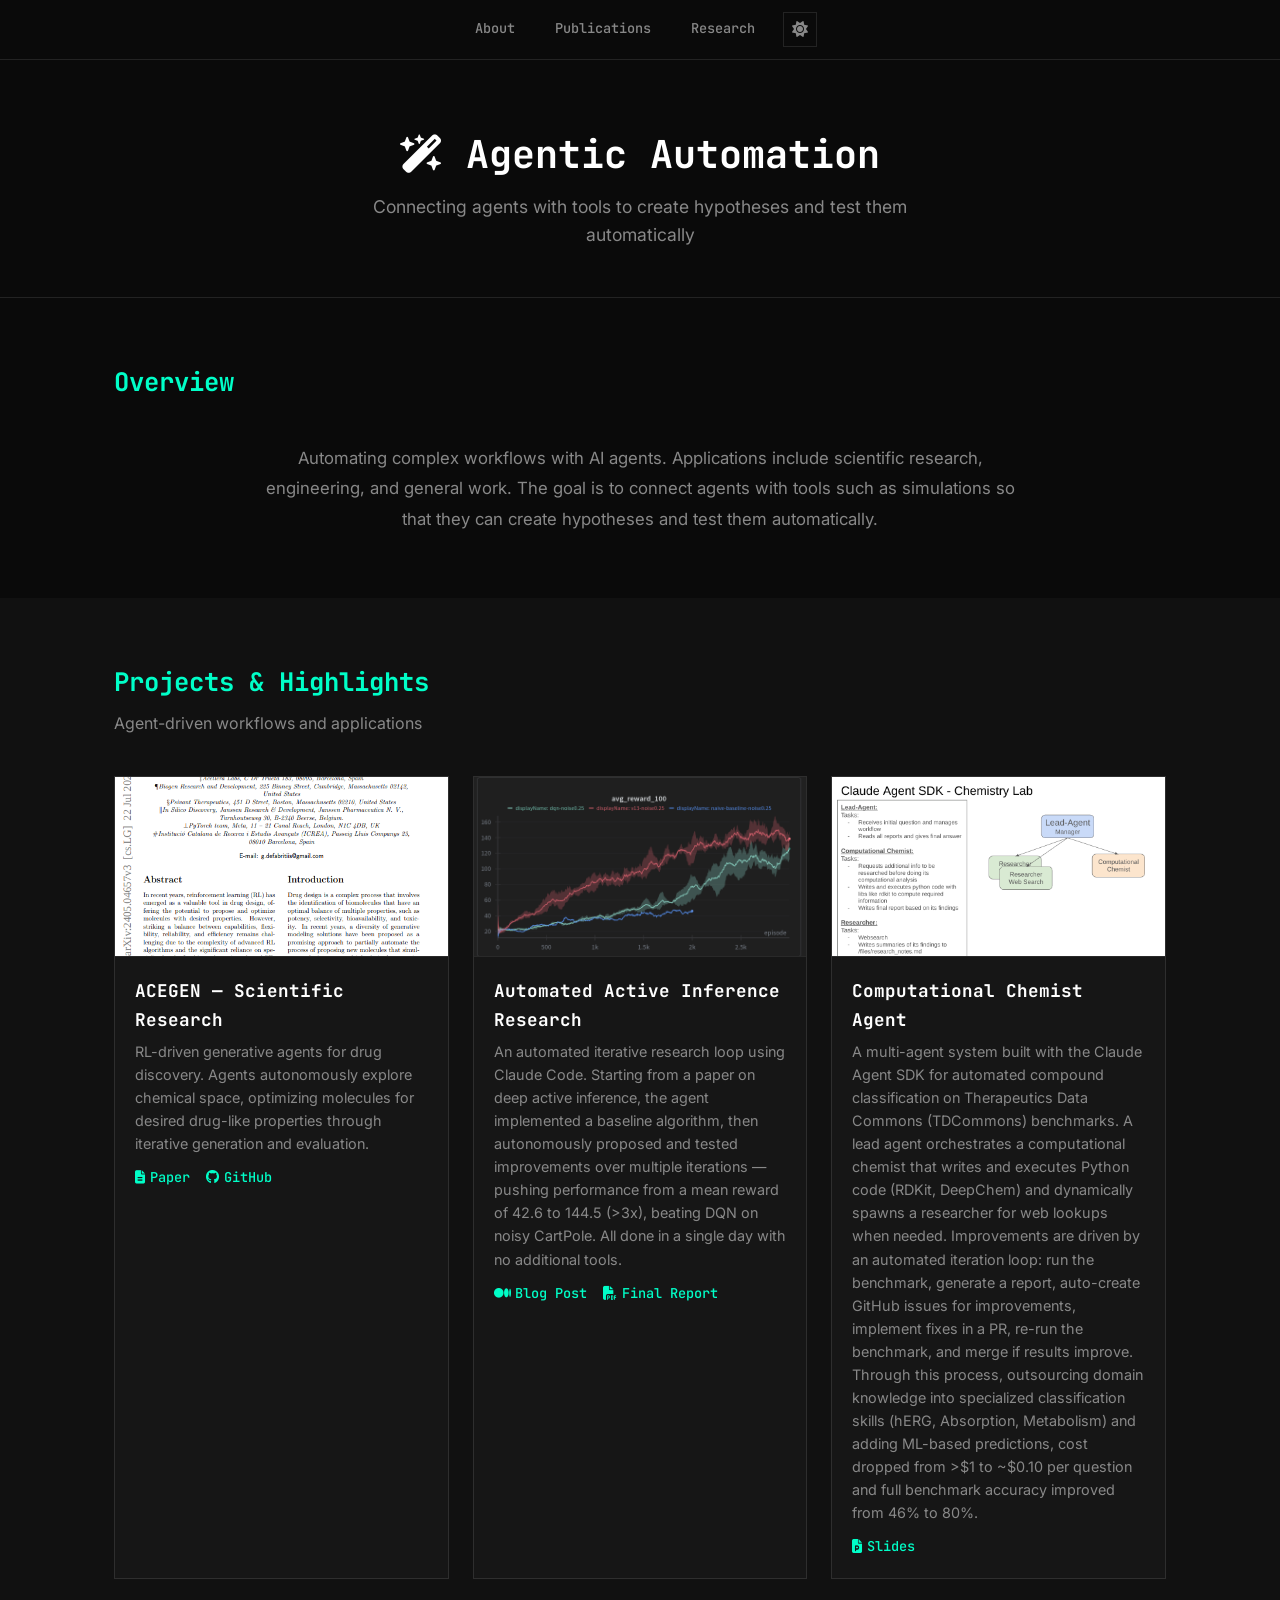
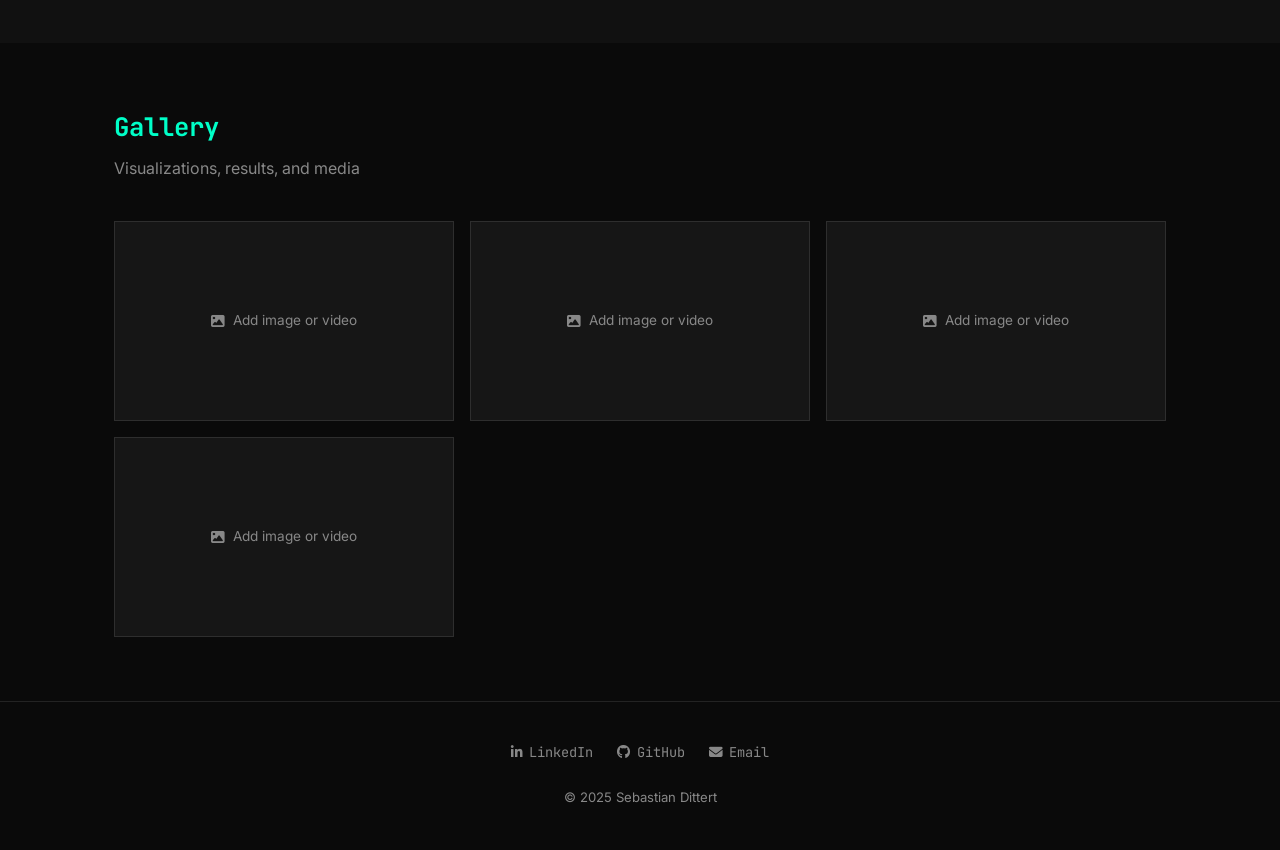
==== agentic-automation.html @ f98cac7c "Redesign site with hacker-minimal dark theme and light mode toggle Dark theme: #0a0a0a background, c" ====
<!DOCTYPE html>
<html lang="en">
<head>
    <meta charset="utf-8" />
    <meta name="viewport" content="width=device-width, initial-scale=1" />
    <title>Agentic Automation — Sebastian Dittert</title>
    <link rel="preconnect" href="https://fonts.googleapis.com" />
    <link rel="preconnect" href="https://fonts.gstatic.com" crossorigin />
    <link href="https://fonts.googleapis.com/css2?family=Inter:wght@400;500;600&family=JetBrains+Mono:wght@400;500;600;700&display=swap" rel="stylesheet" />
    <link rel="stylesheet" href="https://cdnjs.cloudflare.com/ajax/libs/font-awesome/6.5.1/css/all.min.css" />
    <style>
        /* ── Reset & Variables ── */
        *, *::before, *::after { margin: 0; padding: 0; box-sizing: border-box; }

        :root {
            --accent: #00ffc8;
            --accent-dim: rgba(0,255,200,.15);
            --bg: #0a0a0a;
            --bg-alt: #111;
            --surface: #161616;
            --border: rgba(255,255,255,.1);
            --text: #e0e0e0;
            --text-light: #888;
            --text-bright: #fff;
            --font-mono: 'JetBrains Mono', 'Fira Code', Consolas, monospace;
            --font-body: 'Inter', system-ui, -apple-system, sans-serif;
        }

        [data-theme="light"] {
            --accent: #e8500e;
            --accent-dim: rgba(232,80,14,.12);
            --bg: #fafafa;
            --bg-alt: #f0f0f0;
            --surface: #fff;
            --border: rgba(0,0,0,.1);
            --text: #1a1a1a;
            --text-light: #555;
            --text-bright: #000;
        }

        html { scroll-behavior: smooth; }

        body {
            font-family: var(--font-body);
            line-height: 1.6;
            color: var(--text);
            background: var(--bg);
        }

        .container { max-width: 1100px; margin: 0 auto; padding: 0 24px; }

        a { color: var(--accent); text-decoration: none; transition: color .2s; }
        a:hover { color: var(--text-bright); }

        /* ── Navigation ── */
        nav {
            background: var(--bg);
            position: sticky;
            top: 0;
            z-index: 100;
            border-bottom: 1px solid var(--border);
        }

        .nav-inner {
            display: flex;
            justify-content: center;
            gap: 1rem;
            padding: .75rem 0;
            flex-wrap: wrap;
        }

        .nav-inner a {
            color: var(--text-light);
            padding: .4rem .75rem;
            border-radius: 0;
            font-family: var(--font-mono);
            font-size: .85rem;
            font-weight: 500;
            transition: color .2s;
        }

        .nav-inner a:hover,
        .nav-inner a.active {
            color: var(--accent);
            background: none;
            text-decoration: underline;
            text-underline-offset: 4px;
        }

        /* ── Page Hero ── */
        .page-hero {
            background: var(--bg);
            color: var(--text);
            padding: 4rem 0 3rem;
            text-align: center;
            border-bottom: 1px solid var(--border);
        }

        .page-hero h1 {
            font-family: var(--font-mono);
            font-size: 2.4rem;
            font-weight: 700;
            margin-bottom: .5rem;
            color: var(--text-bright);
        }

        .page-hero .subtitle {
            color: var(--text-light);
            font-size: 1.1rem;
            max-width: 600px;
            margin: 0 auto;
        }

        /* ── Section Shared ── */
        .section { padding: 4rem 0; }
        .section--alt { background: var(--bg-alt); }

        .section-heading {
            text-align: left;
            margin-bottom: 2.5rem;
        }

        .section-heading h2 {
            font-family: var(--font-mono);
            font-size: 1.6rem;
            color: var(--accent);
            margin-bottom: .5rem;
        }

        .section-heading h2::after { display: none; }

        .section-heading p { color: var(--text-light); }

        /* ── Overview ── */
        .overview {
            max-width: 780px;
            margin: 0 auto;
            font-size: 1.05rem;
            color: var(--text-light);
            line-height: 1.8;
            text-align: center;
        }

        /* ── Project Cards ── */
        .projects-grid {
            display: grid;
            grid-template-columns: repeat(auto-fit, minmax(320px, 1fr));
            gap: 1.5rem;
        }

        .project-card {
            background: var(--surface);
            border-radius: 0;
            border: 1px solid var(--border);
            overflow: hidden;
            transition: border-color .2s;
        }

        .project-card:hover { border-color: var(--accent); }

        .project-card-img {
            width: 100%;
            height: 180px;
            background: var(--bg-alt);
            display: flex;
            align-items: center;
            justify-content: center;
            color: var(--text-light);
            font-size: .9rem;
            border-bottom: 1px solid var(--border);
        }

        .project-card-img img {
            width: 100%;
            height: 100%;
            object-fit: cover;
        }

        .project-card-body { padding: 1.25rem; }

        .project-card-body h3 {
            font-family: var(--font-mono);
            font-size: 1.1rem;
            color: var(--text-bright);
            margin-bottom: .4rem;
        }

        .project-card-body p {
            color: var(--text-light);
            font-size: .9rem;
            line-height: 1.6;
            margin-bottom: .75rem;
        }

        .project-card-links { display: flex; gap: 1rem; flex-wrap: wrap; }

        .project-card-links a {
            font-size: .85rem;
            font-weight: 500;
            font-family: var(--font-mono);
            display: inline-flex;
            align-items: center;
            gap: .3rem;
        }

        /* ── Gallery ── */
        .gallery-grid {
            display: grid;
            grid-template-columns: repeat(auto-fill, minmax(260px, 1fr));
            gap: 1rem;
        }

        .gallery-slot {
            height: 200px;
            background: var(--surface);
            border: 1px solid var(--border);
            border-radius: 0;
            display: flex;
            align-items: center;
            justify-content: center;
            color: var(--text-light);
            font-size: .85rem;
        }

        /* ── Footer ── */
        footer {
            background: var(--bg);
            color: var(--text);
            padding: 2.5rem 0;
            text-align: center;
            border-top: 1px solid var(--border);
        }

        .footer-links { display: flex; justify-content: center; gap: 1.5rem; margin-bottom: 1.25rem; }

        .footer-link {
            display: inline-flex;
            align-items: center;
            gap: .4rem;
            color: var(--text-light);
            font-family: var(--font-mono);
            font-size: .85rem;
            transition: color .2s;
        }

        .footer-link:hover { color: var(--accent); }

        footer small { color: var(--text-light); font-size: .82rem; }

        /* ── Responsive ── */
        @media (max-width: 700px) {
            .page-hero h1 { font-size: 1.8rem; }
            .projects-grid { grid-template-columns: 1fr; }
            .gallery-grid { grid-template-columns: 1fr; }
        }

        /* ── Theme Toggle ── */
        .theme-toggle {
            background: none;
            border: 1px solid var(--border);
            color: var(--text-light);
            font-size: 1rem;
            cursor: pointer;
            padding: .35rem .5rem;
            line-height: 1;
            transition: color .2s, border-color .2s;
            font-family: var(--font-mono);
        }

        .theme-toggle:hover {
            color: var(--accent);
            border-color: var(--accent);
        }

        /* ── Fade-in on scroll ── */
        .fade-target {
            opacity: 0;
            transform: translateY(20px);
            transition: opacity .5s ease, transform .5s ease;
        }

        .fade-target.visible {
            opacity: 1;
            transform: translateY(0);
        }
    </style>
</head>
<body>

<!-- Navigation -->
<nav>
    <div class="container nav-inner">
        <a href="index.html#about">About</a>
        <a href="index.html#publications">Publications</a>
        <a href="index.html#interests">Research</a>
        <button class="theme-toggle" id="theme-toggle" aria-label="Toggle light/dark mode"><i class="fas fa-sun"></i></button>
    </div>
</nav>

<!-- Page Hero -->
<section class="page-hero">
    <div class="container">
        <h1><i class="fas fa-wand-magic-sparkles"></i> Agentic Automation</h1>
        <p class="subtitle">Connecting agents with tools to create hypotheses and test them automatically</p>
    </div>
</section>

<!-- Overview -->
<section class="section">
    <div class="container">
        <div class="section-heading">
            <h2>Overview</h2>
        </div>
        <p class="overview fade-target">
            Automating complex workflows with AI agents. Applications include scientific research,
            engineering, and general work. The goal is to connect agents with tools such as simulations
            so that they can create hypotheses and test them automatically.
        </p>
    </div>
</section>

<!-- Projects -->
<section class="section section--alt">
    <div class="container">
        <div class="section-heading">
            <h2>Projects &amp; Highlights</h2>
            <p>Agent-driven workflows and applications</p>
        </div>

        <div class="projects-grid">

            <div class="project-card fade-target">
                <div class="project-card-img">
                    <img src="media/papers/acegen.png" alt="ACEGEN" />
                </div>
                <div class="project-card-body">
                    <h3>ACEGEN — Scientific Research</h3>
                    <p>RL-driven generative agents for drug discovery. Agents autonomously explore chemical space, optimizing molecules for desired drug-like properties through iterative generation and evaluation.</p>
                    <div class="project-card-links">
                        <a href="https://arxiv.org/abs/2405.04657" target="_blank" rel="noopener"><i class="fas fa-file-alt"></i> Paper</a>
                        <a href="https://github.com/Acellera/acegen-open" target="_blank" rel="noopener"><i class="fab fa-github"></i> GitHub</a>
                    </div>
                </div>
            </div>

            <div class="project-card fade-target">
                <div class="project-card-img">
                    <img src="media/agentic-automation/active_inference.png" alt="Automated Active Inference Research" />
                </div>
                <div class="project-card-body">
                    <h3>Automated Active Inference Research</h3>
                    <p>An automated iterative research loop using Claude Code. Starting from a paper on deep active inference, the agent implemented a baseline algorithm, then autonomously proposed and tested improvements over multiple iterations — pushing performance from a mean reward of 42.6 to 144.5 (>3x), beating DQN on noisy CartPole. All done in a single day with no additional tools.</p>
                    <div class="project-card-links">
                        <a href="https://medium.com/p/41d3973d2109" target="_blank" rel="noopener"><i class="fab fa-medium"></i> Blog Post</a>
                        <a href="https://drive.google.com/file/d/1CKIeqJIC44sLxt88IMG2lWMvKHQcivAG/view" target="_blank" rel="noopener"><i class="fas fa-file-pdf"></i> Final Report</a>
                    </div>
                </div>
            </div>

            <div class="project-card fade-target">
                <div class="project-card-img">
                    <img src="media/agentic-automation/chemist_team.png" alt="Computational Chemist Agent" />
                </div>
                <div class="project-card-body">
                    <h3>Computational Chemist Agent</h3>
                    <p>A multi-agent system built with the Claude Agent SDK for automated compound classification on Therapeutics Data Commons (TDCommons) benchmarks. A lead agent orchestrates a computational chemist that writes and executes Python code (RDKit, DeepChem) and dynamically spawns a researcher for web lookups when needed. Improvements are driven by an automated iteration loop: run the benchmark, generate a report, auto-create GitHub issues for improvements, implement fixes in a PR, re-run the benchmark, and merge if results improve. Through this process, outsourcing domain knowledge into specialized classification skills (hERG, Absorption, Metabolism) and adding ML-based predictions, cost dropped from >$1 to ~$0.10 per question and full benchmark accuracy improved from 46% to 80%.</p>
                    <div class="project-card-links">
                        <a href="https://docs.google.com/presentation/d/1B7kxI92Y6H8oHVM-ijIFsF9z8cWiyN9Q3bVs4iClCiQ/edit?slide=id.g3b40866c502_0_5#slide=id.g3b40866c502_0_5" target="_blank" rel="noopener"><i class="fas fa-file-powerpoint"></i> Slides</a>
                    </div>
                </div>
            </div>

        </div>
    </div>
</section>

<!-- Gallery -->
<section class="section">
    <div class="container">
        <div class="section-heading">
            <h2>Gallery</h2>
            <p>Visualizations, results, and media</p>
        </div>

        <div class="gallery-grid">
            <div class="gallery-slot fade-target"><i class="fas fa-image" style="margin-right:.5rem;"></i> Add image or video</div>
            <div class="gallery-slot fade-target"><i class="fas fa-image" style="margin-right:.5rem;"></i> Add image or video</div>
            <div class="gallery-slot fade-target"><i class="fas fa-image" style="margin-right:.5rem;"></i> Add image or video</div>
            <div class="gallery-slot fade-target"><i class="fas fa-image" style="margin-right:.5rem;"></i> Add image or video</div>
        </div>
    </div>
</section>

<!-- Footer -->
<footer>
    <div class="container">
        <div class="footer-links">
            <a class="footer-link" href="https://www.linkedin.com/in/sebastian-dittert/" target="_blank" rel="noopener" aria-label="LinkedIn">
                <i class="fab fa-linkedin-in"></i> LinkedIn
            </a>
            <a class="footer-link" href="https://github.com/BY571" target="_blank" rel="noopener" aria-label="GitHub">
                <i class="fab fa-github"></i> GitHub
            </a>
            <a class="footer-link" href="mailto:sebastian.dittert@gmx.de" aria-label="Email">
                <i class="fas fa-envelope"></i> Email
            </a>
        </div>
        <small>&copy; 2025 Sebastian Dittert</small>
    </div>
</footer>

<script>
var observer = new IntersectionObserver(function(entries) {
    entries.forEach(function(entry) {
        if (entry.isIntersecting) {
            entry.target.classList.add('visible');
        }
    });
}, { threshold: 0.1, rootMargin: '0px 0px -40px 0px' });

document.querySelectorAll('.fade-target').forEach(function(el) {
    observer.observe(el);
});

// Theme toggle
(function() {
    var toggle = document.getElementById('theme-toggle');
    var icon = toggle.querySelector('i');
    var saved = localStorage.getItem('theme');
    if (saved === 'light') {
        document.documentElement.setAttribute('data-theme', 'light');
        icon.className = 'fas fa-moon';
    }
    toggle.addEventListener('click', function() {
        var isLight = document.documentElement.getAttribute('data-theme') === 'light';
        if (isLight) {
            document.documentElement.removeAttribute('data-theme');
            icon.className = 'fas fa-sun';
            localStorage.setItem('theme', 'dark');
        } else {
            document.documentElement.setAttribute('data-theme', 'light');
            icon.className = 'fas fa-moon';
            localStorage.setItem('theme', 'light');
        }
    });
})();
</script>

</body>
</html>
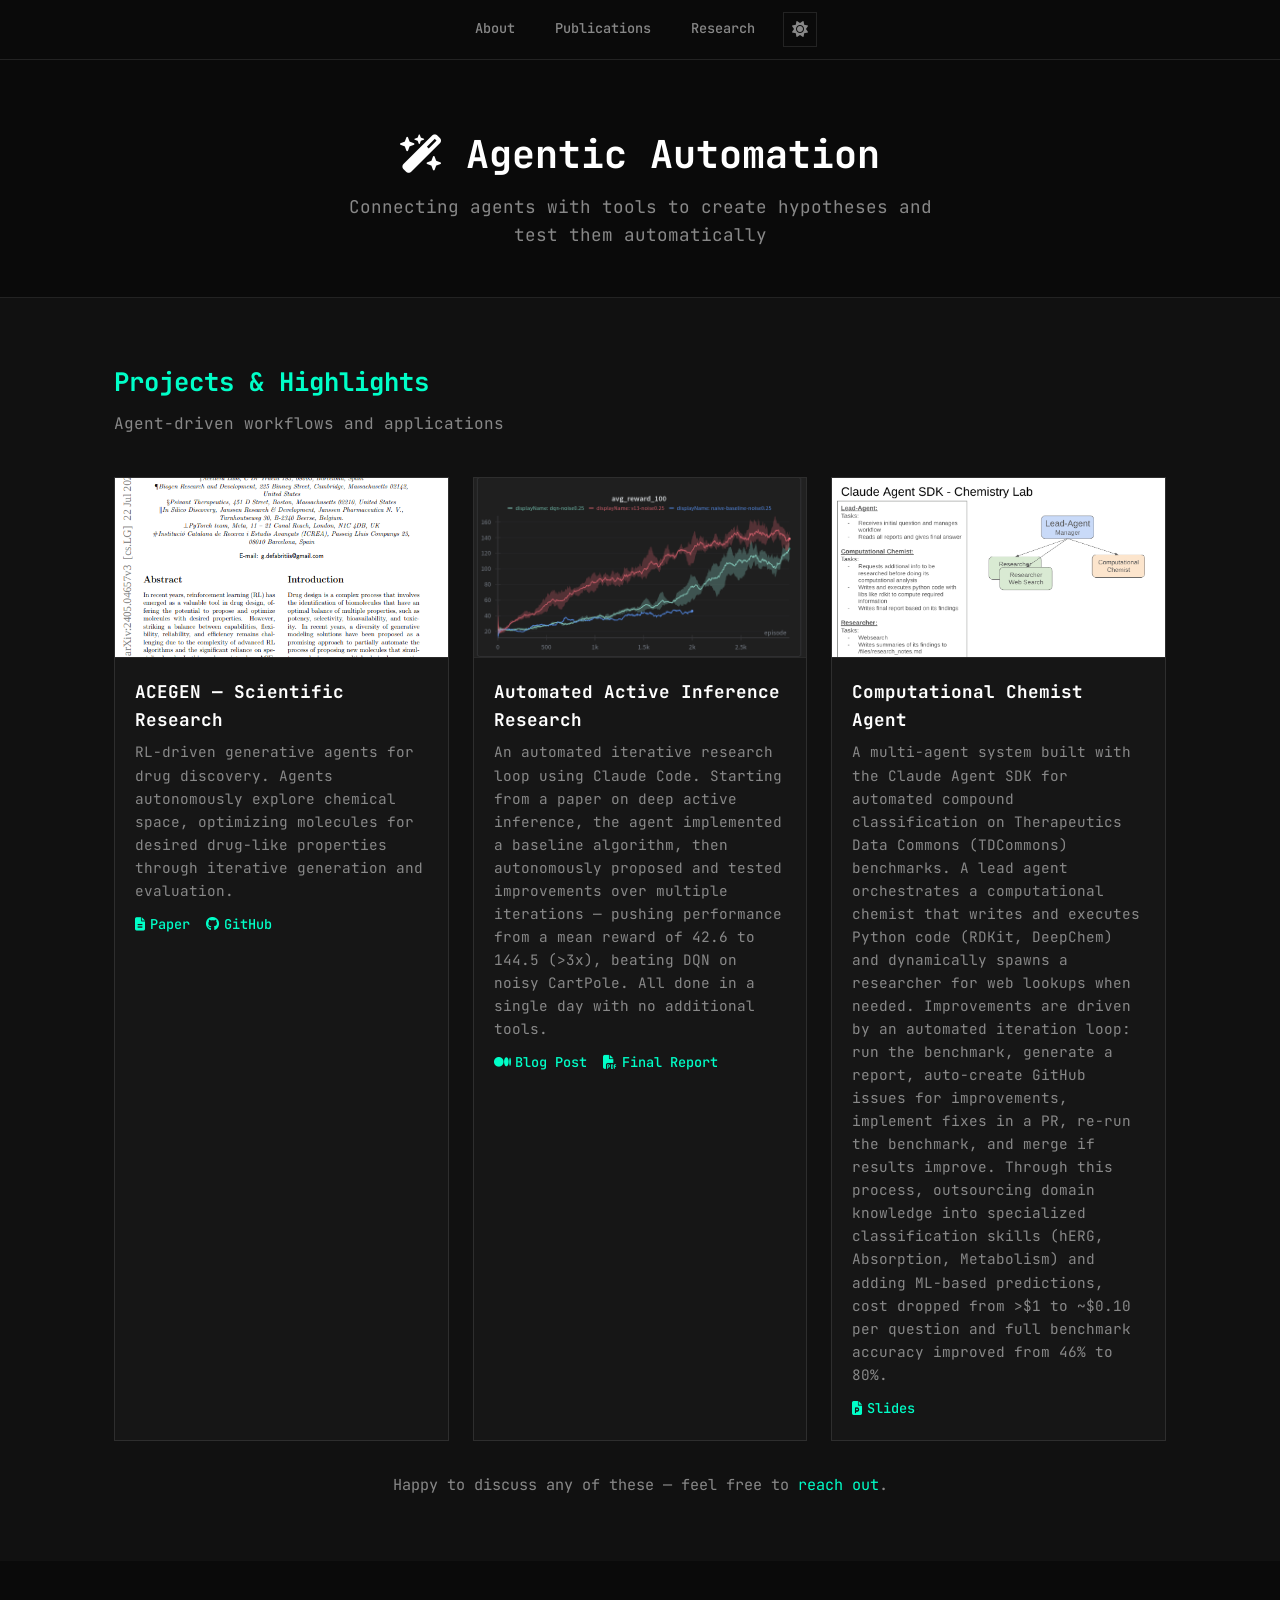
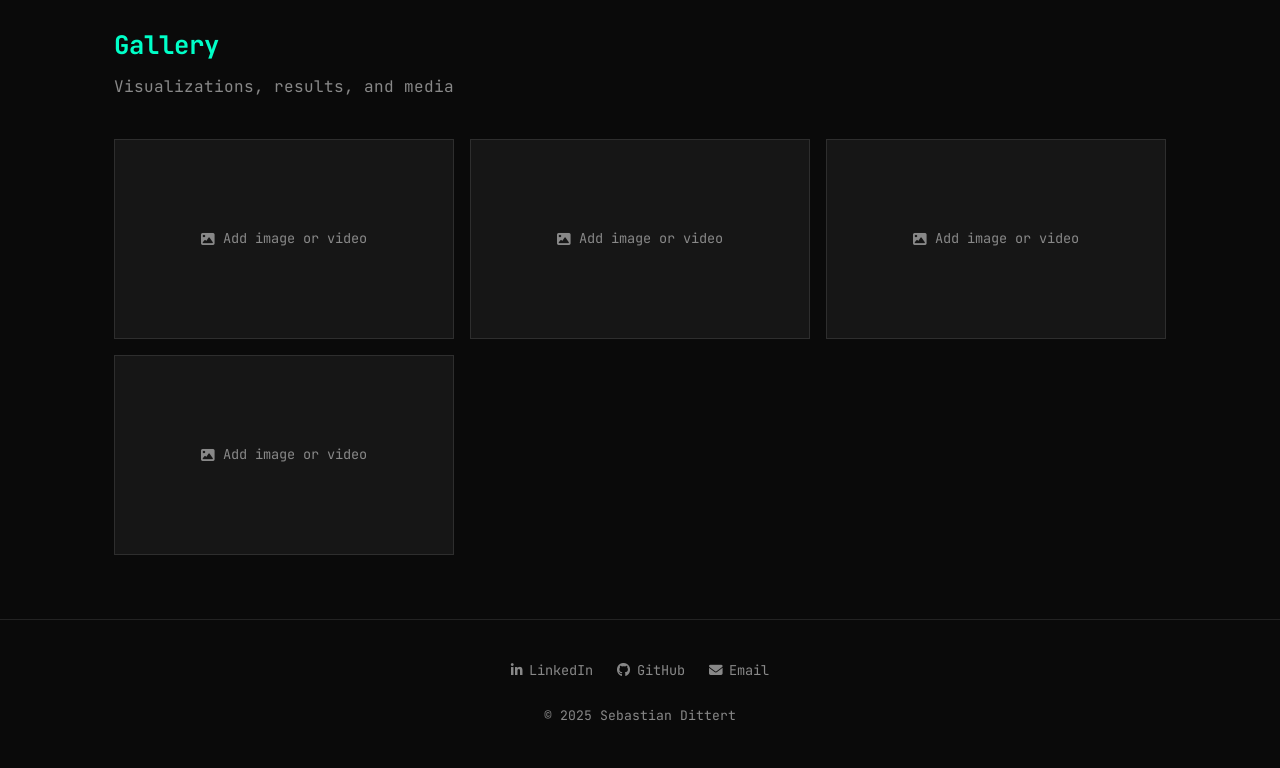
==== commit 852f4017: "Update subpages and robotics content - Use JetBrains Mono as body font across all pages - Remove ove" ====
--- a/agentic-automation.html
+++ b/agentic-automation.html
@@ -23,7 +23,7 @@
             --text-light: #888;
             --text-bright: #fff;
             --font-mono: 'JetBrains Mono', 'Fira Code', Consolas, monospace;
-            --font-body: 'Inter', system-ui, -apple-system, sans-serif;
+            --font-body: 'JetBrains Mono', 'Fira Code', Consolas, monospace;
         }
 
         [data-theme="light"] {
@@ -131,16 +131,6 @@
 
         .section-heading p { color: var(--text-light); }
 
-        /* ── Overview ── */
-        .overview {
-            max-width: 780px;
-            margin: 0 auto;
-            font-size: 1.05rem;
-            color: var(--text-light);
-            line-height: 1.8;
-            text-align: center;
-        }
-
         /* ── Project Cards ── */
         .projects-grid {
             display: grid;
@@ -305,20 +295,6 @@
     </div>
 </section>
 
-<!-- Overview -->
-<section class="section">
-    <div class="container">
-        <div class="section-heading">
-            <h2>Overview</h2>
-        </div>
-        <p class="overview fade-target">
-            Automating complex workflows with AI agents. Applications include scientific research,
-            engineering, and general work. The goal is to connect agents with tools such as simulations
-            so that they can create hypotheses and test them automatically.
-        </p>
-    </div>
-</section>
-
 <!-- Projects -->
 <section class="section section--alt">
     <div class="container">
@@ -371,6 +347,7 @@
             </div>
 
         </div>
+        <p style="color:var(--text-light); font-size:.95rem; margin-top:2rem; text-align:center;">Happy to discuss any of these — feel free to <a href="mailto:sebastian.dittert@gmx.de">reach out</a>.</p>
     </div>
 </section>
 
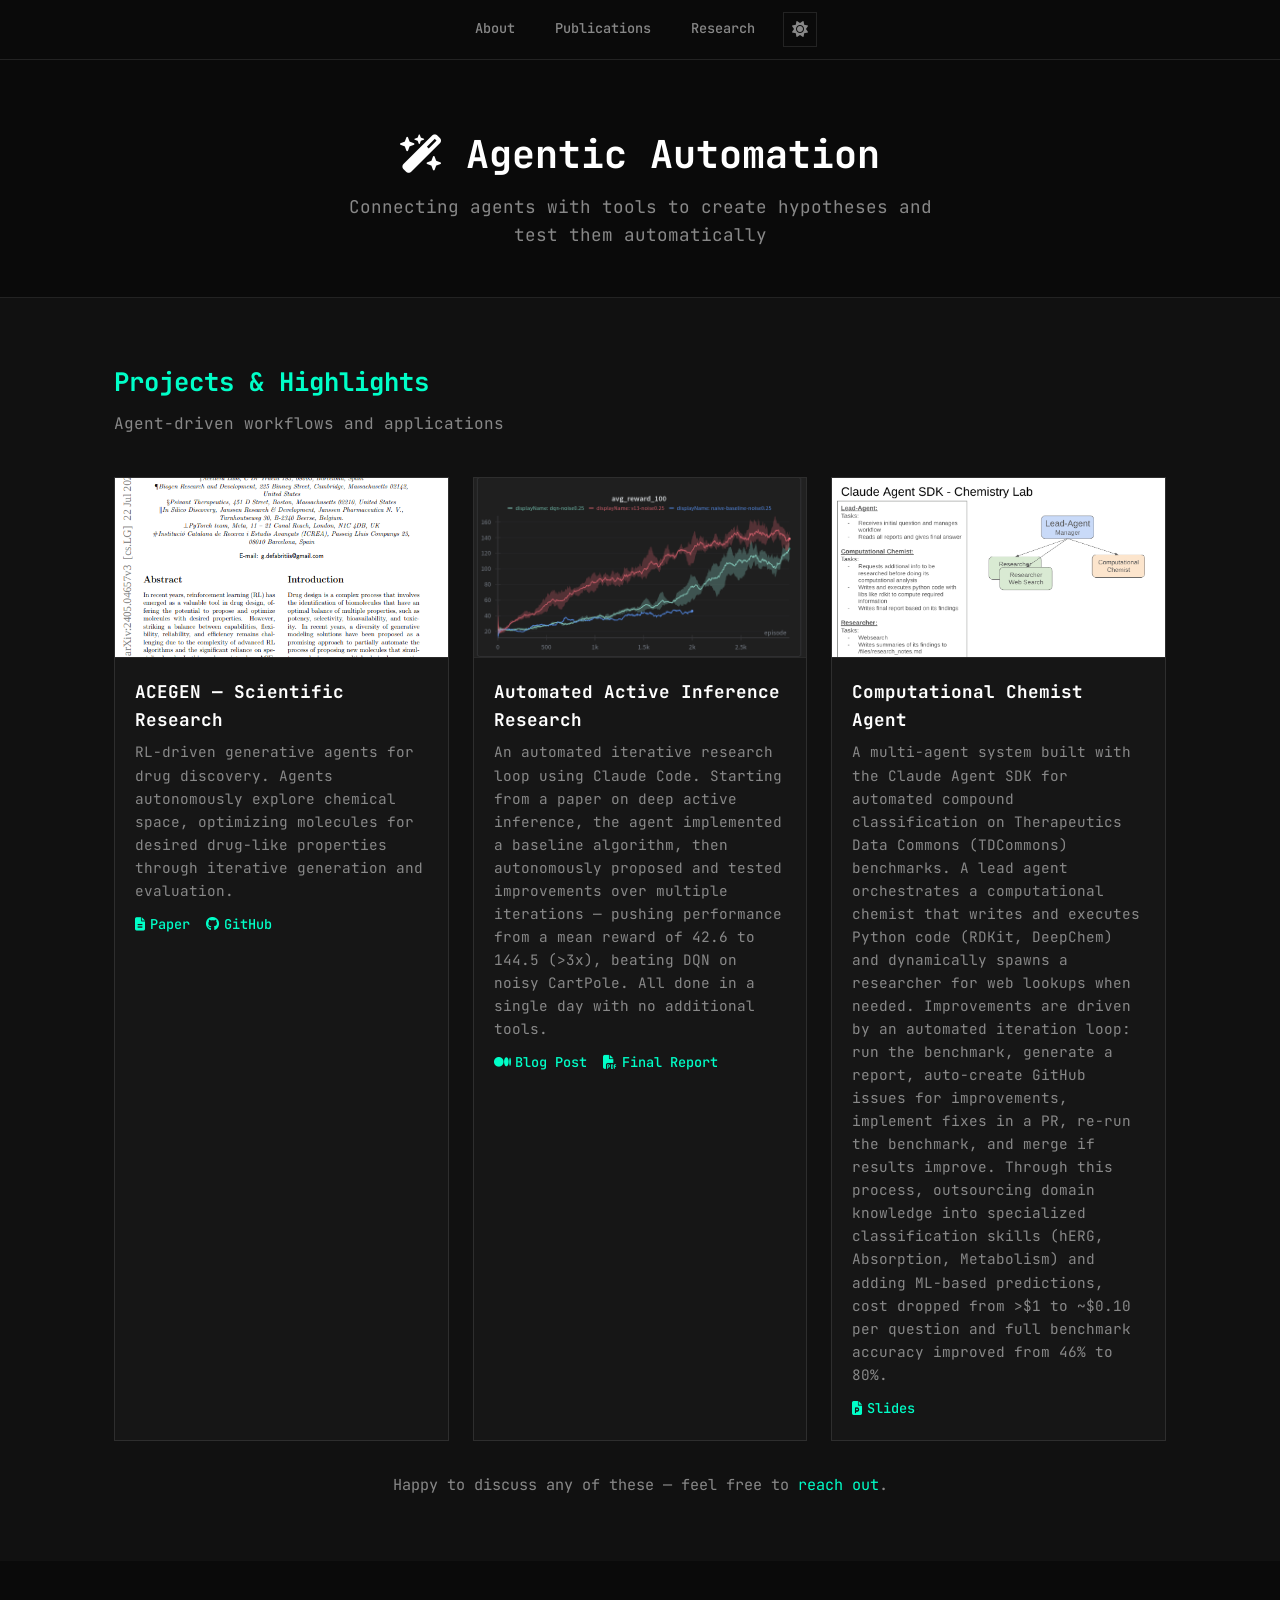
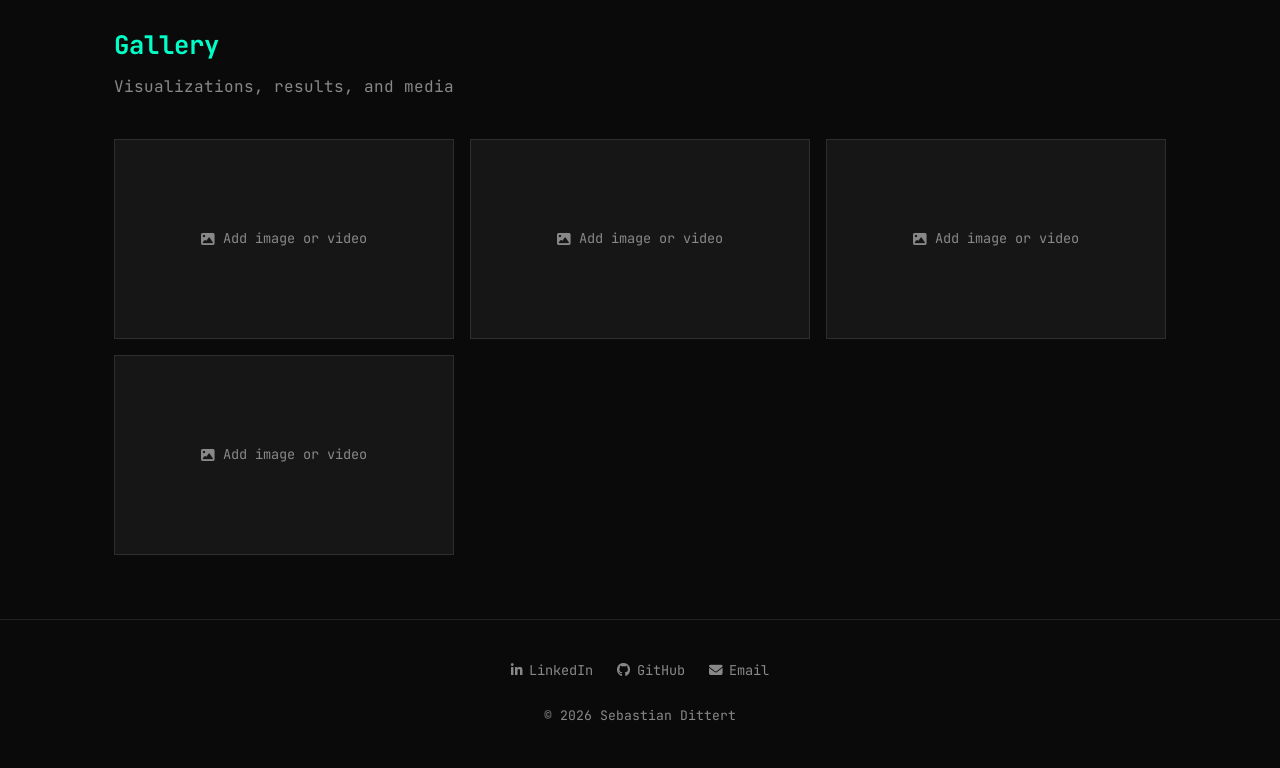
==== commit bb532b22: "Update copyright year to 2026 Co-Authored-By: Claude Opus 4.6 <noreply@anthropic.com>" ====
--- a/agentic-automation.html
+++ b/agentic-automation.html
@@ -382,7 +382,7 @@
                 <i class="fas fa-envelope"></i> Email
             </a>
         </div>
-        <small>&copy; 2025 Sebastian Dittert</small>
+        <small>&copy; 2026 Sebastian Dittert</small>
     </div>
 </footer>
 
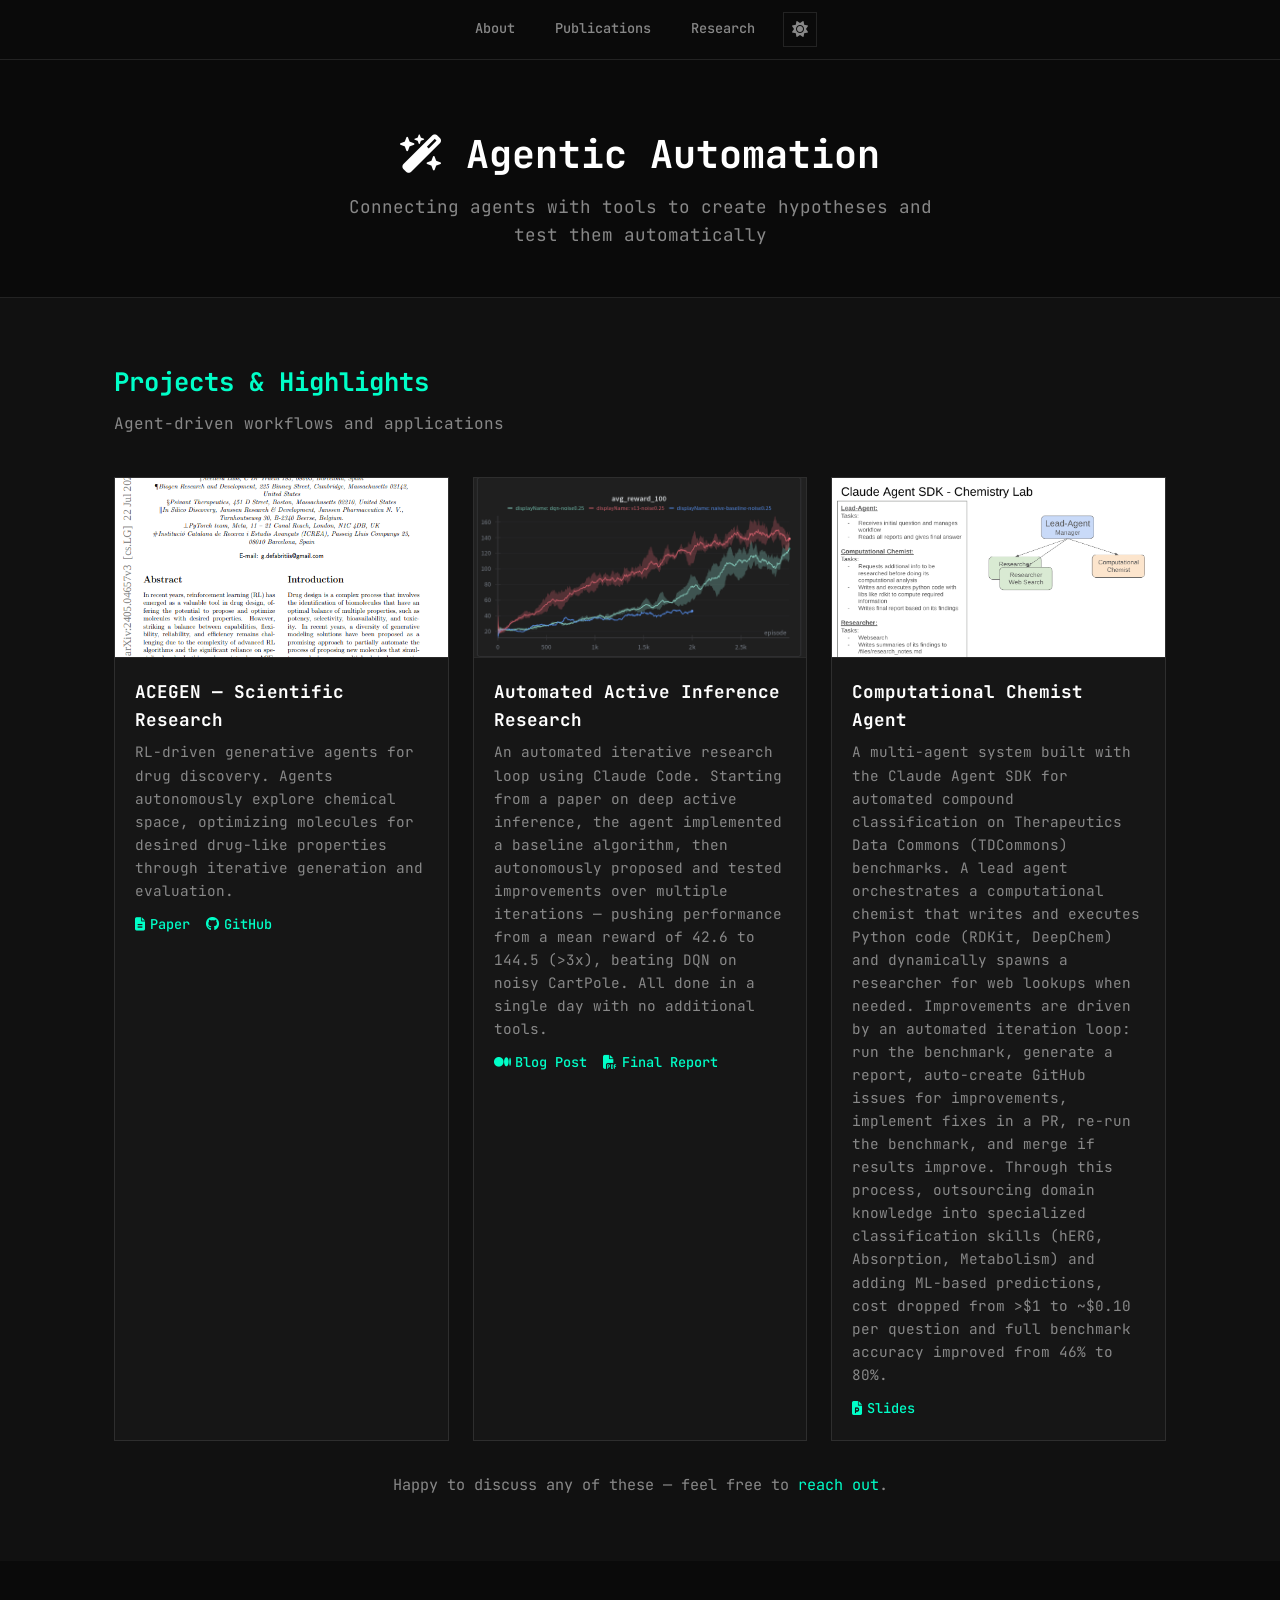
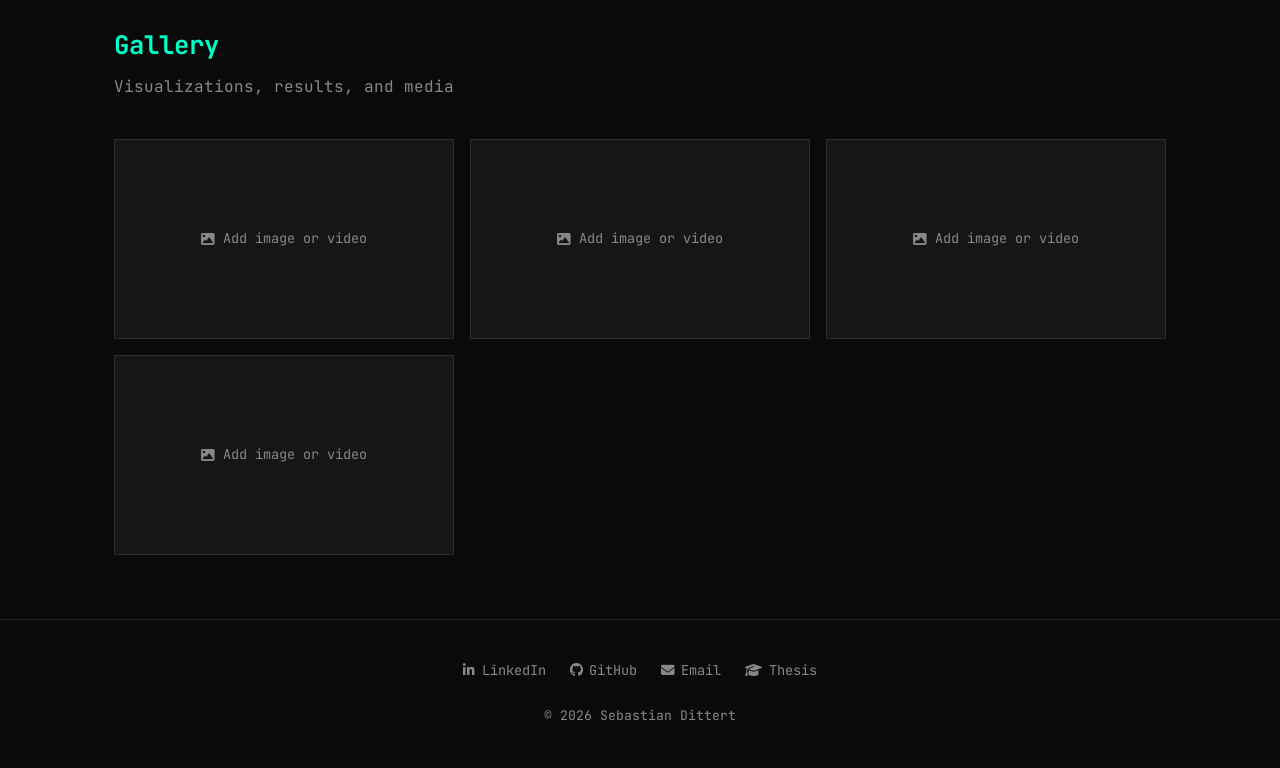
==== commit d40241bc: "Add thesis link to footer and hero social buttons Co-Authored-By: Claude Opus 4.6 <noreply@anthropic" ====
--- a/agentic-automation.html
+++ b/agentic-automation.html
@@ -380,6 +380,9 @@
             </a>
             <a class="footer-link" href="mailto:sebastian.dittert@gmx.de" aria-label="Email">
                 <i class="fas fa-envelope"></i> Email
+            </a>
+            <a class="footer-link" href="https://www.tdx.cat/handle/10803/696643" target="_blank" rel="noopener" aria-label="Thesis">
+                <i class="fas fa-graduation-cap"></i> Thesis
             </a>
         </div>
         <small>&copy; 2026 Sebastian Dittert</small>
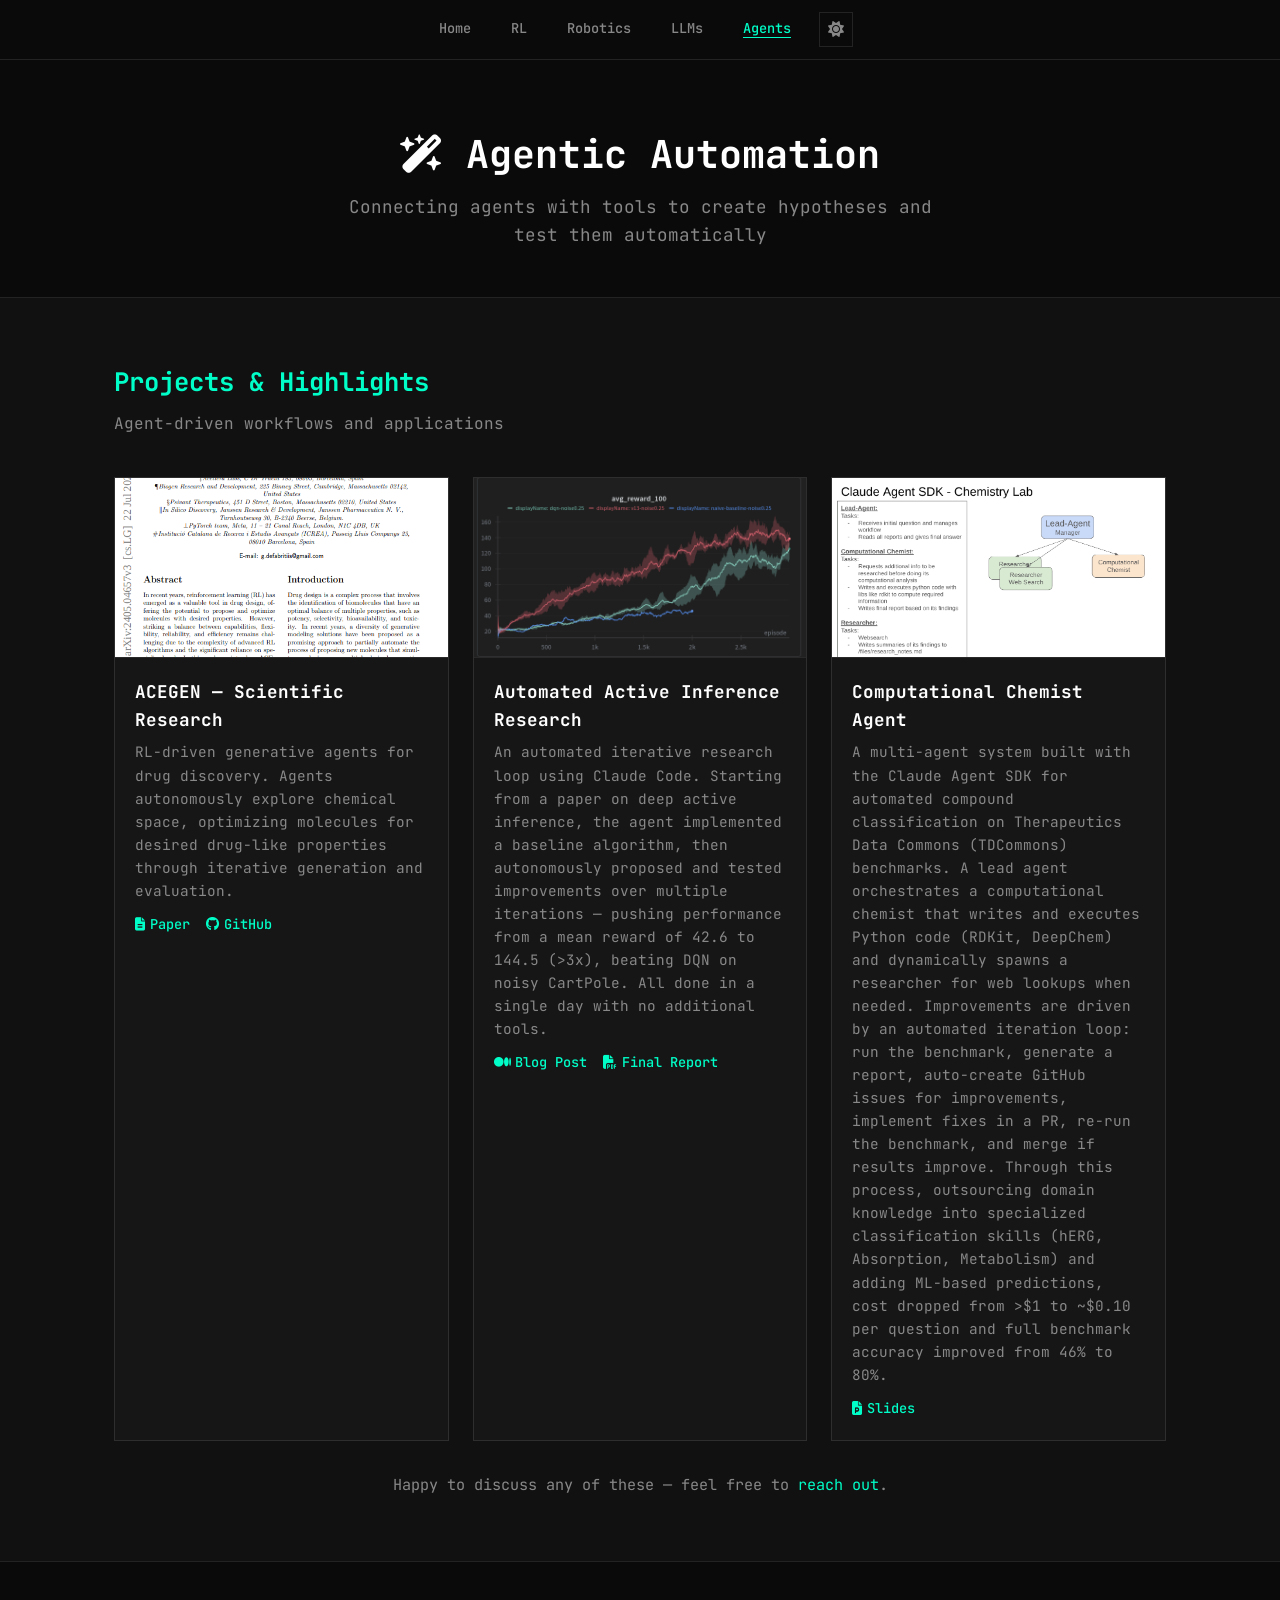
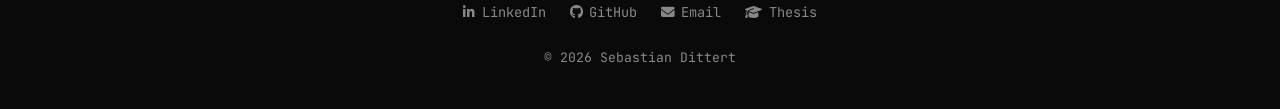
==== commit 47c8ec6d: "Update subpage nav with project switcher, remove empty gallery sections Co-Authored-By: Claude Opus " ====
--- a/agentic-automation.html
+++ b/agentic-automation.html
@@ -280,9 +280,11 @@
 <!-- Navigation -->
 <nav>
     <div class="container nav-inner">
-        <a href="index.html#about">About</a>
-        <a href="index.html#publications">Publications</a>
-        <a href="index.html#interests">Research</a>
+        <a href="index.html">Home</a>
+        <a href="rl.html">RL</a>
+        <a href="robotics.html">Robotics</a>
+        <a href="llms.html">LLMs</a>
+        <a href="agentic-automation.html" class="active">Agents</a>
         <button class="theme-toggle" id="theme-toggle" aria-label="Toggle light/dark mode"><i class="fas fa-sun"></i></button>
     </div>
 </nav>
@@ -348,23 +350,6 @@
 
         </div>
         <p style="color:var(--text-light); font-size:.95rem; margin-top:2rem; text-align:center;">Happy to discuss any of these — feel free to <a href="mailto:sebastian.dittert@gmx.de">reach out</a>.</p>
-    </div>
-</section>
-
-<!-- Gallery -->
-<section class="section">
-    <div class="container">
-        <div class="section-heading">
-            <h2>Gallery</h2>
-            <p>Visualizations, results, and media</p>
-        </div>
-
-        <div class="gallery-grid">
-            <div class="gallery-slot fade-target"><i class="fas fa-image" style="margin-right:.5rem;"></i> Add image or video</div>
-            <div class="gallery-slot fade-target"><i class="fas fa-image" style="margin-right:.5rem;"></i> Add image or video</div>
-            <div class="gallery-slot fade-target"><i class="fas fa-image" style="margin-right:.5rem;"></i> Add image or video</div>
-            <div class="gallery-slot fade-target"><i class="fas fa-image" style="margin-right:.5rem;"></i> Add image or video</div>
-        </div>
     </div>
 </section>
 
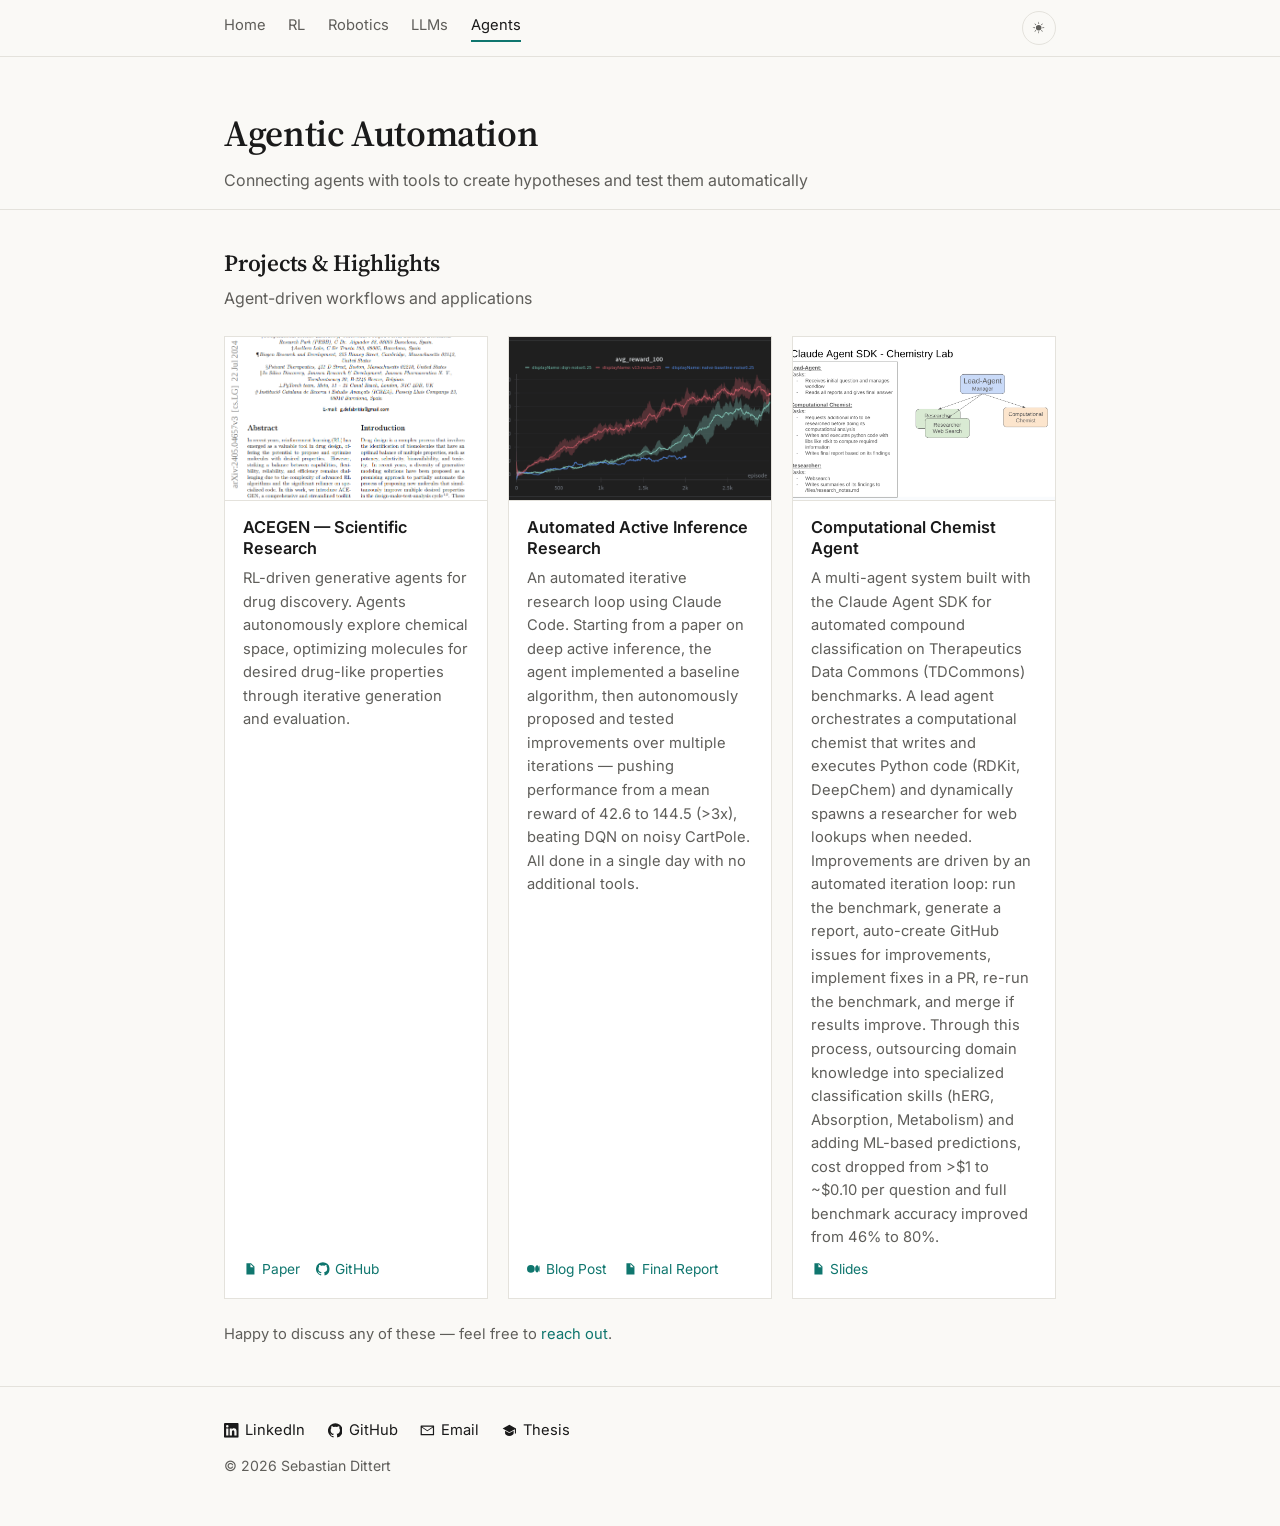
==== commit b1de4e89: "feat: redesign subpages, click-to-load video embeds Co-Authored-By: Claude Fable 5.1 <noreply@anthro" ====
--- a/agentic-automation.html
+++ b/agentic-automation.html
@@ -1,415 +1,112 @@
-<!DOCTYPE html>
-<html lang="en">
-<head>
-    <meta charset="utf-8" />
-    <meta name="viewport" content="width=device-width, initial-scale=1" />
-    <title>Agentic Automation — Sebastian Dittert</title>
-    <link rel="preconnect" href="https://fonts.googleapis.com" />
-    <link rel="preconnect" href="https://fonts.gstatic.com" crossorigin />
-    <link href="https://fonts.googleapis.com/css2?family=Inter:wght@400;500;600&family=JetBrains+Mono:wght@400;500;600;700&display=swap" rel="stylesheet" />
-    <link rel="stylesheet" href="https://cdnjs.cloudflare.com/ajax/libs/font-awesome/6.5.1/css/all.min.css" />
-    <style>
-        /* ── Reset & Variables ── */
-        *, *::before, *::after { margin: 0; padding: 0; box-sizing: border-box; }
-
-        :root {
-            --accent: #00ffc8;
-            --accent-dim: rgba(0,255,200,.15);
-            --bg: #0a0a0a;
-            --bg-alt: #111;
-            --surface: #161616;
-            --border: rgba(255,255,255,.1);
-            --text: #e0e0e0;
-            --text-light: #888;
-            --text-bright: #fff;
-            --font-mono: 'JetBrains Mono', 'Fira Code', Consolas, monospace;
-            --font-body: 'JetBrains Mono', 'Fira Code', Consolas, monospace;
-        }
-
-        [data-theme="light"] {
-            --accent: #e8500e;
-            --accent-dim: rgba(232,80,14,.12);
-            --bg: #fafafa;
-            --bg-alt: #f0f0f0;
-            --surface: #fff;
-            --border: rgba(0,0,0,.1);
-            --text: #1a1a1a;
-            --text-light: #555;
-            --text-bright: #000;
-        }
-
-        html { scroll-behavior: smooth; }
-
-        body {
-            font-family: var(--font-body);
-            line-height: 1.6;
-            color: var(--text);
-            background: var(--bg);
-        }
-
-        .container { max-width: 1100px; margin: 0 auto; padding: 0 24px; }
-
-        a { color: var(--accent); text-decoration: none; transition: color .2s; }
-        a:hover { color: var(--text-bright); }
-
-        /* ── Navigation ── */
-        nav {
-            background: var(--bg);
-            position: sticky;
-            top: 0;
-            z-index: 100;
-            border-bottom: 1px solid var(--border);
-        }
-
-        .nav-inner {
-            display: flex;
-            justify-content: center;
-            gap: 1rem;
-            padding: .75rem 0;
-            flex-wrap: wrap;
-        }
-
-        .nav-inner a {
-            color: var(--text-light);
-            padding: .4rem .75rem;
-            border-radius: 0;
-            font-family: var(--font-mono);
-            font-size: .85rem;
-            font-weight: 500;
-            transition: color .2s;
-        }
-
-        .nav-inner a:hover,
-        .nav-inner a.active {
-            color: var(--accent);
-            background: none;
-            text-decoration: underline;
-            text-underline-offset: 4px;
-        }
-
-        /* ── Page Hero ── */
-        .page-hero {
-            background: var(--bg);
-            color: var(--text);
-            padding: 4rem 0 3rem;
-            text-align: center;
-            border-bottom: 1px solid var(--border);
-        }
-
-        .page-hero h1 {
-            font-family: var(--font-mono);
-            font-size: 2.4rem;
-            font-weight: 700;
-            margin-bottom: .5rem;
-            color: var(--text-bright);
-        }
-
-        .page-hero .subtitle {
-            color: var(--text-light);
-            font-size: 1.1rem;
-            max-width: 600px;
-            margin: 0 auto;
-        }
-
-        /* ── Section Shared ── */
-        .section { padding: 4rem 0; }
-        .section--alt { background: var(--bg-alt); }
-
-        .section-heading {
-            text-align: left;
-            margin-bottom: 2.5rem;
-        }
-
-        .section-heading h2 {
-            font-family: var(--font-mono);
-            font-size: 1.6rem;
-            color: var(--accent);
-            margin-bottom: .5rem;
-        }
-
-        .section-heading h2::after { display: none; }
-
-        .section-heading p { color: var(--text-light); }
-
-        /* ── Project Cards ── */
-        .projects-grid {
-            display: grid;
-            grid-template-columns: repeat(auto-fit, minmax(320px, 1fr));
-            gap: 1.5rem;
-        }
-
-        .project-card {
-            background: var(--surface);
-            border-radius: 0;
-            border: 1px solid var(--border);
-            overflow: hidden;
-            transition: border-color .2s;
-        }
-
-        .project-card:hover { border-color: var(--accent); }
-
-        .project-card-img {
-            width: 100%;
-            height: 180px;
-            background: var(--bg-alt);
-            display: flex;
-            align-items: center;
-            justify-content: center;
-            color: var(--text-light);
-            font-size: .9rem;
-            border-bottom: 1px solid var(--border);
-        }
-
-        .project-card-img img {
-            width: 100%;
-            height: 100%;
-            object-fit: cover;
-        }
-
-        .project-card-body { padding: 1.25rem; }
-
-        .project-card-body h3 {
-            font-family: var(--font-mono);
-            font-size: 1.1rem;
-            color: var(--text-bright);
-            margin-bottom: .4rem;
-        }
-
-        .project-card-body p {
-            color: var(--text-light);
-            font-size: .9rem;
-            line-height: 1.6;
-            margin-bottom: .75rem;
-        }
-
-        .project-card-links { display: flex; gap: 1rem; flex-wrap: wrap; }
-
-        .project-card-links a {
-            font-size: .85rem;
-            font-weight: 500;
-            font-family: var(--font-mono);
-            display: inline-flex;
-            align-items: center;
-            gap: .3rem;
-        }
-
-        /* ── Gallery ── */
-        .gallery-grid {
-            display: grid;
-            grid-template-columns: repeat(auto-fill, minmax(260px, 1fr));
-            gap: 1rem;
-        }
-
-        .gallery-slot {
-            height: 200px;
-            background: var(--surface);
-            border: 1px solid var(--border);
-            border-radius: 0;
-            display: flex;
-            align-items: center;
-            justify-content: center;
-            color: var(--text-light);
-            font-size: .85rem;
-        }
-
-        /* ── Footer ── */
-        footer {
-            background: var(--bg);
-            color: var(--text);
-            padding: 2.5rem 0;
-            text-align: center;
-            border-top: 1px solid var(--border);
-        }
-
-        .footer-links { display: flex; justify-content: center; gap: 1.5rem; margin-bottom: 1.25rem; }
-
-        .footer-link {
-            display: inline-flex;
-            align-items: center;
-            gap: .4rem;
-            color: var(--text-light);
-            font-family: var(--font-mono);
-            font-size: .85rem;
-            transition: color .2s;
-        }
-
-        .footer-link:hover { color: var(--accent); }
-
-        footer small { color: var(--text-light); font-size: .82rem; }
-
-        /* ── Responsive ── */
-        @media (max-width: 700px) {
-            .page-hero h1 { font-size: 1.8rem; }
-            .projects-grid { grid-template-columns: 1fr; }
-            .gallery-grid { grid-template-columns: 1fr; }
-        }
-
-        /* ── Theme Toggle ── */
-        .theme-toggle {
-            background: none;
-            border: 1px solid var(--border);
-            color: var(--text-light);
-            font-size: 1rem;
-            cursor: pointer;
-            padding: .35rem .5rem;
-            line-height: 1;
-            transition: color .2s, border-color .2s;
-            font-family: var(--font-mono);
-        }
-
-        .theme-toggle:hover {
-            color: var(--accent);
-            border-color: var(--accent);
-        }
-
-        /* ── Fade-in on scroll ── */
-        .fade-target {
-            opacity: 0;
-            transform: translateY(20px);
-            transition: opacity .5s ease, transform .5s ease;
-        }
-
-        .fade-target.visible {
-            opacity: 1;
-            transform: translateY(0);
-        }
-    </style>
-</head>
-<body>
-
-<!-- Navigation -->
-<nav>
-    <div class="container nav-inner">
-        <a href="index.html">Home</a>
-        <a href="rl.html">RL</a>
-        <a href="robotics.html">Robotics</a>
-        <a href="llms.html">LLMs</a>
-        <a href="agentic-automation.html" class="active">Agents</a>
-        <button class="theme-toggle" id="theme-toggle" aria-label="Toggle light/dark mode"><i class="fas fa-sun"></i></button>
-    </div>
-</nav>
-
-<!-- Page Hero -->
-<section class="page-hero">
-    <div class="container">
-        <h1><i class="fas fa-wand-magic-sparkles"></i> Agentic Automation</h1>
-        <p class="subtitle">Connecting agents with tools to create hypotheses and test them automatically</p>
-    </div>
-</section>
-
-<!-- Projects -->
-<section class="section section--alt">
-    <div class="container">
-        <div class="section-heading">
-            <h2>Projects &amp; Highlights</h2>
-            <p>Agent-driven workflows and applications</p>
-        </div>
-
-        <div class="projects-grid">
-
-            <div class="project-card fade-target">
-                <div class="project-card-img">
-                    <img src="media/papers/acegen.png" alt="ACEGEN" />
-                </div>
-                <div class="project-card-body">
-                    <h3>ACEGEN — Scientific Research</h3>
-                    <p>RL-driven generative agents for drug discovery. Agents autonomously explore chemical space, optimizing molecules for desired drug-like properties through iterative generation and evaluation.</p>
-                    <div class="project-card-links">
-                        <a href="https://arxiv.org/abs/2405.04657" target="_blank" rel="noopener"><i class="fas fa-file-alt"></i> Paper</a>
-                        <a href="https://github.com/Acellera/acegen-open" target="_blank" rel="noopener"><i class="fab fa-github"></i> GitHub</a>
-                    </div>
-                </div>
-            </div>
-
-            <div class="project-card fade-target">
-                <div class="project-card-img">
-                    <img src="media/agentic-automation/active_inference.png" alt="Automated Active Inference Research" />
-                </div>
-                <div class="project-card-body">
-                    <h3>Automated Active Inference Research</h3>
-                    <p>An automated iterative research loop using Claude Code. Starting from a paper on deep active inference, the agent implemented a baseline algorithm, then autonomously proposed and tested improvements over multiple iterations — pushing performance from a mean reward of 42.6 to 144.5 (>3x), beating DQN on noisy CartPole. All done in a single day with no additional tools.</p>
-                    <div class="project-card-links">
-                        <a href="https://medium.com/p/41d3973d2109" target="_blank" rel="noopener"><i class="fab fa-medium"></i> Blog Post</a>
-                        <a href="https://drive.google.com/file/d/1CKIeqJIC44sLxt88IMG2lWMvKHQcivAG/view" target="_blank" rel="noopener"><i class="fas fa-file-pdf"></i> Final Report</a>
-                    </div>
-                </div>
-            </div>
-
-            <div class="project-card fade-target">
-                <div class="project-card-img">
-                    <img src="media/agentic-automation/chemist_team.png" alt="Computational Chemist Agent" />
-                </div>
-                <div class="project-card-body">
-                    <h3>Computational Chemist Agent</h3>
-                    <p>A multi-agent system built with the Claude Agent SDK for automated compound classification on Therapeutics Data Commons (TDCommons) benchmarks. A lead agent orchestrates a computational chemist that writes and executes Python code (RDKit, DeepChem) and dynamically spawns a researcher for web lookups when needed. Improvements are driven by an automated iteration loop: run the benchmark, generate a report, auto-create GitHub issues for improvements, implement fixes in a PR, re-run the benchmark, and merge if results improve. Through this process, outsourcing domain knowledge into specialized classification skills (hERG, Absorption, Metabolism) and adding ML-based predictions, cost dropped from >$1 to ~$0.10 per question and full benchmark accuracy improved from 46% to 80%.</p>
-                    <div class="project-card-links">
-                        <a href="https://docs.google.com/presentation/d/1B7kxI92Y6H8oHVM-ijIFsF9z8cWiyN9Q3bVs4iClCiQ/edit?slide=id.g3b40866c502_0_5#slide=id.g3b40866c502_0_5" target="_blank" rel="noopener"><i class="fas fa-file-powerpoint"></i> Slides</a>
-                    </div>
-                </div>
-            </div>
-
-        </div>
-        <p style="color:var(--text-light); font-size:.95rem; margin-top:2rem; text-align:center;">Happy to discuss any of these — feel free to <a href="mailto:sebastian.dittert@gmx.de">reach out</a>.</p>
-    </div>
-</section>
-
-<!-- Footer -->
-<footer>
-    <div class="container">
-        <div class="footer-links">
-            <a class="footer-link" href="https://www.linkedin.com/in/sebastian-dittert/" target="_blank" rel="noopener" aria-label="LinkedIn">
-                <i class="fab fa-linkedin-in"></i> LinkedIn
-            </a>
-            <a class="footer-link" href="https://github.com/BY571" target="_blank" rel="noopener" aria-label="GitHub">
-                <i class="fab fa-github"></i> GitHub
-            </a>
-            <a class="footer-link" href="mailto:sebastian.dittert@gmx.de" aria-label="Email">
-                <i class="fas fa-envelope"></i> Email
-            </a>
-            <a class="footer-link" href="https://www.tdx.cat/handle/10803/696643" target="_blank" rel="noopener" aria-label="Thesis">
-                <i class="fas fa-graduation-cap"></i> Thesis
-            </a>
-        </div>
-        <small>&copy; 2026 Sebastian Dittert</small>
-    </div>
-</footer>
-
-<script>
-var observer = new IntersectionObserver(function(entries) {
-    entries.forEach(function(entry) {
-        if (entry.isIntersecting) {
-            entry.target.classList.add('visible');
-        }
-    });
-}, { threshold: 0.1, rootMargin: '0px 0px -40px 0px' });
-
-document.querySelectorAll('.fade-target').forEach(function(el) {
-    observer.observe(el);
-});
-
-// Theme toggle
-(function() {
-    var toggle = document.getElementById('theme-toggle');
-    var icon = toggle.querySelector('i');
-    var saved = localStorage.getItem('theme');
-    if (saved === 'light') {
-        document.documentElement.setAttribute('data-theme', 'light');
-        icon.className = 'fas fa-moon';
-    }
-    toggle.addEventListener('click', function() {
-        var isLight = document.documentElement.getAttribute('data-theme') === 'light';
-        if (isLight) {
-            document.documentElement.removeAttribute('data-theme');
-            icon.className = 'fas fa-sun';
-            localStorage.setItem('theme', 'dark');
-        } else {
-            document.documentElement.setAttribute('data-theme', 'light');
-            icon.className = 'fas fa-moon';
-            localStorage.setItem('theme', 'light');
-        }
-    });
-})();
-</script>
-
-</body>
-</html>
+<!DOCTYPE html>
+<html lang="en">
+<head>
+  <meta charset="utf-8">
+  <meta name="viewport" content="width=device-width, initial-scale=1">
+  <title>Agentic Automation · Sebastian Dittert</title>
+  <meta name="description" content="Connecting agents with tools to create hypotheses and test them automatically">
+  <meta property="og:title" content="Agentic Automation · Sebastian Dittert">
+  <meta property="og:description" content="Connecting agents with tools to create hypotheses and test them automatically">
+  <meta property="og:image" content="https://by571.github.io/media/avatar.jpg">
+  <meta property="og:type" content="website">
+  <meta property="og:url" content="https://by571.github.io/agentic-automation.html">
+  <link rel="icon" href="favicon.svg" type="image/svg+xml">
+  <link rel="preconnect" href="https://fonts.googleapis.com">
+  <link rel="preconnect" href="https://fonts.gstatic.com" crossorigin>
+  <link href="https://fonts.googleapis.com/css2?family=Source+Serif+4:wght@600&family=Inter:wght@400;500;600&family=JetBrains+Mono:wght@400;500&display=swap" rel="stylesheet">
+  <link rel="stylesheet" href="assets/style.css">
+  <script>(function(){var t=null;try{t=localStorage.getItem('theme')}catch(e){}if(t!=='light'&&t!=='dark'){t=window.matchMedia('(prefers-color-scheme: dark)').matches?'dark':'light'}document.documentElement.setAttribute('data-theme',t)})()</script>
+</head>
+<body>
+<svg xmlns="http://www.w3.org/2000/svg" style="display:none" aria-hidden="true">
+  <symbol id="i-github" viewBox="0 0 24 24"><path d="M12 .3a12 12 0 0 0-3.8 23.4c.6.1.8-.3.8-.6v-2c-3.3.7-4-1.6-4-1.6-.6-1.4-1.4-1.8-1.4-1.8-1-.7.1-.7.1-.7 1.2.1 1.8 1.2 1.8 1.2 1.1 1.8 2.8 1.3 3.5 1 .1-.8.4-1.3.8-1.6-2.7-.3-5.5-1.3-5.5-5.9 0-1.3.5-2.4 1.2-3.2-.1-.3-.5-1.5.1-3.2 0 0 1-.3 3.3 1.2a11.5 11.5 0 0 1 6 0c2.3-1.5 3.3-1.2 3.3-1.2.7 1.7.2 2.9.1 3.2.8.8 1.2 1.9 1.2 3.2 0 4.6-2.8 5.6-5.5 5.9.4.4.8 1.1.8 2.2v3.3c0 .3.2.7.8.6A12 12 0 0 0 12 .3z"/></symbol>
+  <symbol id="i-linkedin" viewBox="0 0 24 24"><path d="M20.45 20.45h-3.56v-5.57c0-1.33-.02-3.04-1.85-3.04-1.85 0-2.13 1.45-2.13 2.94v5.67H9.35V9h3.41v1.56h.05c.48-.9 1.64-1.85 3.37-1.85 3.6 0 4.27 2.37 4.27 5.46v6.28zM5.34 7.43a2.06 2.06 0 1 1 0-4.13 2.06 2.06 0 0 1 0 4.13zM7.12 20.45H3.56V9h3.56v11.45zM22.22 0H1.77C.79 0 0 .77 0 1.73v20.54C0 23.23.79 24 1.77 24h20.45c.98 0 1.78-.77 1.78-1.73V1.73C24 .77 23.2 0 22.22 0z"/></symbol>
+  <symbol id="i-mail" viewBox="0 0 24 24"><path d="M2 4h20a1 1 0 0 1 1 1v14a1 1 0 0 1-1 1H2a1 1 0 0 1-1-1V5a1 1 0 0 1 1-1zm1 3.2V18h18V7.2l-9 6.3-9-6.3zM3.4 6l8.6 6 8.6-6H3.4z"/></symbol>
+  <symbol id="i-cap" viewBox="0 0 24 24"><path d="M12 3 1 9l11 6 9-4.9V17h2V9L12 3zm-7 9.6V17c0 1.7 3.1 4 7 4s7-2.3 7-4v-4.4l-7 3.8-7-3.8z"/></symbol>
+  <symbol id="i-medium" viewBox="0 0 24 24"><path d="M13.54 12a6.77 6.77 0 1 1-13.54 0 6.77 6.77 0 0 1 13.54 0zm7.42 0c0 3.52-1.51 6.37-3.38 6.37S14.2 15.52 14.2 12s1.51-6.37 3.38-6.37S20.96 8.48 20.96 12zM24 12c0 3.15-.53 5.71-1.19 5.71S21.62 15.15 21.62 12s.53-5.71 1.19-5.71S24 8.85 24 12z"/></symbol>
+  <symbol id="i-doc" viewBox="0 0 24 24"><path d="M6 2h8l6 6v14H6V2zm7 1.5V9h5.5L13 3.5zM8 12h8v1.5H8V12zm0 3h8v1.5H8V15zm0 3h5v1.5H8V18z"/></symbol>
+  <symbol id="i-globe" viewBox="0 0 24 24"><path d="M12 2a10 10 0 1 0 0 20 10 10 0 0 0 0-20zm6.9 9h-3a15.6 15.6 0 0 0-1.3-5.6A8 8 0 0 1 18.9 11zM12 4c.9 1.2 1.7 3.6 1.9 7h-3.8c.2-3.4 1-5.8 1.9-7zM5.1 13h3c.1 2 .6 3.9 1.3 5.6A8 8 0 0 1 5.1 13zm3-2h-3a8 8 0 0 1 4.3-5.6c-.7 1.7-1.2 3.6-1.3 5.6zM12 20c-.9-1.2-1.7-3.6-1.9-7h3.8c-.2 3.4-1 5.8-1.9 7zm2.6-1.4c.7-1.7 1.2-3.6 1.3-5.6h3a8 8 0 0 1-4.3 5.6z"/></symbol>
+  <symbol id="i-book" viewBox="0 0 24 24"><path d="M4 3h11a3 3 0 0 1 3 3v15H7a3 3 0 0 0-3 3V3zm2 2v13.2c.3-.1.7-.2 1-.2h9V6a1 1 0 0 0-1-1H6zm14 1h2v15a1 1 0 0 1-1 1H8v-2h12V6z"/></symbol>
+  <symbol id="i-youtube" viewBox="0 0 24 24"><path d="M23.5 6.2a3 3 0 0 0-2.1-2.1C19.5 3.6 12 3.6 12 3.6s-7.5 0-9.4.5A3 3 0 0 0 .5 6.2 31 31 0 0 0 0 12a31 31 0 0 0 .5 5.8 3 3 0 0 0 2.1 2.1c1.9.5 9.4.5 9.4.5s7.5 0 9.4-.5a3 3 0 0 0 2.1-2.1A31 31 0 0 0 24 12a31 31 0 0 0-.5-5.8zM9.6 15.6V8.4l6.2 3.6-6.2 3.6z"/></symbol>
+  <symbol id="i-sun" viewBox="0 0 24 24"><path d="M12 7a5 5 0 1 0 0 10 5 5 0 0 0 0-10zm0-6h0l1 4h-2l1-4zm0 22-1-4h2l-1 4zM1 12l4-1v2l-4-1zm22 0-4 1v-2l4 1zM4.2 4.2l3.5 2.1-1.4 1.4-2.1-3.5zm15.6 15.6-3.5-2.1 1.4-1.4 2.1 3.5zM4.2 19.8l2.1-3.5 1.4 1.4-3.5 2.1zM19.8 4.2l-2.1 3.5-1.4-1.4 3.5-2.1z"/></symbol>
+  <symbol id="i-moon" viewBox="0 0 24 24"><path d="M12.3 2a9.9 9.9 0 0 0-1.6.1 8 8 0 0 0 9.2 12.6A10 10 0 1 1 12.3 2z"/></symbol>
+</svg>
+
+<nav class="nav">
+  <div class="container">
+    <div class="nav-links">
+      <a href="index.html">Home</a>
+      <a href="rl.html">RL</a>
+      <a href="robotics.html">Robotics</a>
+      <a href="llms.html">LLMs</a>
+      <a href="agentic-automation.html" class="active">Agents</a>
+    </div>
+    <button class="theme-toggle" id="theme-toggle" aria-label="Toggle dark mode"><svg class="icon icon-sun"><use href="#i-sun"/></svg><svg class="icon icon-moon"><use href="#i-moon"/></svg></button>
+  </div>
+</nav>
+
+<header class="container page-title">
+  <h1>Agentic Automation</h1>
+  <p>Connecting agents with tools to create hypotheses and test them automatically</p>
+</header>
+
+<main>
+
+<section class="section">
+  <div class="container">
+    <h2>Projects &amp; Highlights</h2>
+    <p class="muted">Agent-driven workflows and applications</p>
+    <div class="cards">
+      <article class="card">
+        <div class="card-img"><img src="media/papers/acegen.png" alt="ACEGEN" loading="lazy"></div>
+        <div class="card-body">
+          <h3>ACEGEN — Scientific Research</h3>
+          <p>RL-driven generative agents for drug discovery. Agents autonomously explore chemical space, optimizing molecules for desired drug-like properties through iterative generation and evaluation.</p>
+          <div class="card-links">
+            <a href="https://arxiv.org/abs/2405.04657" target="_blank" rel="noopener"><svg class="icon"><use href="#i-doc"/></svg>Paper</a>
+            <a href="https://github.com/Acellera/acegen-open" target="_blank" rel="noopener"><svg class="icon"><use href="#i-github"/></svg>GitHub</a>
+          </div>
+        </div>
+      </article>
+      <article class="card">
+        <div class="card-img"><img src="media/agentic-automation/active_inference.png" alt="Automated Active Inference Research" loading="lazy"></div>
+        <div class="card-body">
+          <h3>Automated Active Inference Research</h3>
+          <p>An automated iterative research loop using Claude Code. Starting from a paper on deep active inference, the agent implemented a baseline algorithm, then autonomously proposed and tested improvements over multiple iterations — pushing performance from a mean reward of 42.6 to 144.5 (>3x), beating DQN on noisy CartPole. All done in a single day with no additional tools.</p>
+          <div class="card-links">
+            <a href="https://medium.com/p/41d3973d2109" target="_blank" rel="noopener"><svg class="icon"><use href="#i-medium"/></svg>Blog Post</a>
+            <a href="https://drive.google.com/file/d/1CKIeqJIC44sLxt88IMG2lWMvKHQcivAG/view" target="_blank" rel="noopener"><svg class="icon"><use href="#i-doc"/></svg>Final Report</a>
+          </div>
+        </div>
+      </article>
+      <article class="card">
+        <div class="card-img"><img src="media/agentic-automation/chemist_team.png" alt="Computational Chemist Agent" loading="lazy"></div>
+        <div class="card-body">
+          <h3>Computational Chemist Agent</h3>
+          <p>A multi-agent system built with the Claude Agent SDK for automated compound classification on Therapeutics Data Commons (TDCommons) benchmarks. A lead agent orchestrates a computational chemist that writes and executes Python code (RDKit, DeepChem) and dynamically spawns a researcher for web lookups when needed. Improvements are driven by an automated iteration loop: run the benchmark, generate a report, auto-create GitHub issues for improvements, implement fixes in a PR, re-run the benchmark, and merge if results improve. Through this process, outsourcing domain knowledge into specialized classification skills (hERG, Absorption, Metabolism) and adding ML-based predictions, cost dropped from >$1 to ~$0.10 per question and full benchmark accuracy improved from 46% to 80%.</p>
+          <div class="card-links">
+            <a href="https://docs.google.com/presentation/d/1B7kxI92Y6H8oHVM-ijIFsF9z8cWiyN9Q3bVs4iClCiQ/edit?slide=id.g3b40866c502_0_5#slide=id.g3b40866c502_0_5" target="_blank" rel="noopener"><svg class="icon"><use href="#i-doc"/></svg>Slides</a>
+          </div>
+        </div>
+      </article>
+    </div>
+    <p class="note">Happy to discuss any of these — feel free to <a href="mailto:sebastian.dittert@gmx.de">reach out</a>.</p>
+  </div>
+</section>
+
+</main>
+
+<footer class="footer">
+  <div class="container">
+    <div class="links">
+      <a href="https://www.linkedin.com/in/sebastian-dittert/" target="_blank" rel="noopener"><svg class="icon"><use href="#i-linkedin"/></svg>LinkedIn</a>
+      <a href="https://github.com/BY571" target="_blank" rel="noopener"><svg class="icon"><use href="#i-github"/></svg>GitHub</a>
+      <a href="mailto:sebastian.dittert@gmx.de"><svg class="icon"><use href="#i-mail"/></svg>Email</a>
+      <a href="https://www.tdx.cat/handle/10803/696643" target="_blank" rel="noopener"><svg class="icon"><use href="#i-cap"/></svg>Thesis</a>
+    </div>
+    &copy; 2026 Sebastian Dittert
+  </div>
+</footer>
+<script src="assets/site.js"></script>
+</body>
+</html>
--- a/assets/style.css
+++ b/assets/style.css
@@ -0,0 +1,153 @@
+/* by571.github.io — shared stylesheet. Tokens on :root (light), overrides under [data-theme="dark"]. */
+:root {
+  --bg: #faf9f6;
+  --surface: #ffffff;
+  --text: #1a1a1a;
+  --text-2: #5f5e5a;
+  --border: #e4e2dc;
+  --accent: #0f766e;
+  --serif: 'Source Serif 4', Georgia, 'Times New Roman', serif;
+  --sans: 'Inter', system-ui, -apple-system, 'Segoe UI', sans-serif;
+  --mono: 'JetBrains Mono', ui-monospace, Menlo, Consolas, monospace;
+  --w: 880px;
+}
+[data-theme="dark"] {
+  --bg: #15161a;
+  --surface: #1d1f24;
+  --text: #e6e4df;
+  --text-2: #9a9891;
+  --border: #2c2e34;
+  --accent: #5eead4;
+}
+
+*, *::before, *::after { box-sizing: border-box; margin: 0; padding: 0; }
+html { scroll-behavior: smooth; }
+body {
+  font-family: var(--sans);
+  font-size: 16px;
+  line-height: 1.6;
+  color: var(--text);
+  background: var(--bg);
+  -webkit-font-smoothing: antialiased;
+}
+a { color: var(--accent); text-decoration: none; }
+a:hover { text-decoration: underline; text-underline-offset: 3px; }
+img { display: block; max-width: 100%; }
+h1, h2 { font-family: var(--serif); font-weight: 600; letter-spacing: -.01em; }
+.container { max-width: var(--w); margin: 0 auto; padding: 0 24px; }
+.muted { color: var(--text-2); }
+.icon { width: 1em; height: 1em; vertical-align: -.15em; fill: currentColor; flex-shrink: 0; }
+
+/* Navigation */
+.nav { position: sticky; top: 0; z-index: 10; background: var(--bg); border-bottom: 1px solid var(--border); }
+.nav .container { display: flex; align-items: center; justify-content: space-between; height: 56px; }
+.nav-links { display: flex; gap: 1.4rem; }
+.nav-links a { color: var(--text-2); font-size: .92rem; }
+.nav-links a:hover { color: var(--text); text-decoration: none; }
+.nav-links a.active { color: var(--text); border-bottom: 2px solid var(--accent); padding-bottom: 2px; }
+.theme-toggle {
+  background: none; border: 1px solid var(--border); color: var(--text-2);
+  width: 34px; height: 34px; border-radius: 999px; cursor: pointer;
+  display: inline-flex; align-items: center; justify-content: center;
+}
+.theme-toggle:hover { color: var(--accent); border-color: var(--accent); }
+.theme-toggle .icon-moon { display: none; }
+[data-theme="dark"] .theme-toggle .icon-sun { display: none; }
+[data-theme="dark"] .theme-toggle .icon-moon { display: block; }
+
+/* Intro (index) and page title (subpages) */
+.intro { padding-top: 4rem; padding-bottom: 2.5rem; display: flex; gap: 2rem; align-items: flex-start; }
+.intro-photo { width: 112px; height: 112px; object-fit: cover; border-radius: 6px; flex-shrink: 0; }
+.intro h1, .page-title h1 { font-size: 2.3rem; line-height: 1.1; margin-bottom: .9rem; }
+.intro p { max-width: 62ch; color: var(--text-2); margin-bottom: 1.1rem; }
+.links { display: flex; flex-wrap: wrap; gap: .4rem 1.4rem; font-size: .92rem; }
+.links a { display: inline-flex; align-items: center; gap: .4rem; color: var(--text); }
+.links a:hover { color: var(--accent); text-decoration: none; }
+.page-title { padding-top: 3.5rem; padding-bottom: 1rem; }
+.page-title p { color: var(--text-2); max-width: 62ch; }
+
+/* Sections */
+.section { padding: 2.5rem 0; border-top: 1px solid var(--border); }
+.section h2 { font-size: 1.45rem; line-height: 1.2; margin-bottom: 1.5rem; }
+.section h2 + p.muted { margin: -1rem 0 1.5rem; }
+.section .note { color: var(--text-2); font-size: .92rem; margin-top: 1.5rem; }
+
+/* Publications */
+.pub-list { list-style: none; }
+.pub { display: grid; grid-template-columns: 76px 1fr; gap: 1.2rem; padding: 1.1rem 0; border-top: 1px solid var(--border); }
+.pub:last-child { border-bottom: 1px solid var(--border); }
+.pub img { width: 76px; border: 1px solid var(--border); }
+.pub h3 { font-size: 1.02rem; font-weight: 600; line-height: 1.35; margin-bottom: .25rem; }
+.pub h3 a { color: var(--text); }
+.pub h3 a:hover { color: var(--accent); }
+.pub-meta { font-size: .9rem; color: var(--text-2); margin-bottom: .25rem; }
+.pub-meta .me { color: var(--text); font-weight: 500; }
+.pub-venue { font-family: var(--mono); font-size: .76rem; color: var(--accent); margin-bottom: .45rem; }
+.pub-links { display: flex; flex-wrap: wrap; gap: 1rem; font-size: .88rem; }
+.pub-links a { display: inline-flex; align-items: center; gap: .35rem; }
+
+/* Talks */
+.talks { display: grid; grid-template-columns: repeat(3, 1fr); gap: .75rem; margin-bottom: .75rem; }
+.talks img { width: 100%; aspect-ratio: 3 / 4; object-fit: cover; border-radius: 4px; }
+
+/* Project areas (index) */
+.areas { display: grid; grid-template-columns: repeat(2, 1fr); gap: 1.5rem 2.5rem; }
+.area h3 { font-size: 1.05rem; font-weight: 600; margin-bottom: .3rem; }
+.area p { color: var(--text-2); font-size: .94rem; margin-bottom: .4rem; }
+
+/* Articles */
+.articles { list-style: none; columns: 2; column-gap: 2.5rem; }
+.articles li { break-inside: avoid; padding: .45rem 0; border-top: 1px solid var(--border); font-size: .92rem; }
+.articles a { color: var(--text); display: inline-flex; gap: .45rem; align-items: baseline; }
+.articles a:hover { color: var(--accent); text-decoration: none; }
+
+/* Cards (subpages) */
+.cards { display: grid; grid-template-columns: repeat(auto-fit, minmax(260px, 1fr)); gap: 1.25rem; }
+.card { background: var(--surface); border: 1px solid var(--border); display: flex; flex-direction: column; }
+.card-img { aspect-ratio: 16 / 10; overflow: hidden; background: var(--bg); border-bottom: 1px solid var(--border); }
+.card-img img { width: 100%; height: 100%; object-fit: cover; }
+.card-img img.contain { object-fit: contain; padding: .6rem; }
+.card-body { padding: 1rem 1.1rem 1.1rem; display: flex; flex-direction: column; gap: .5rem; flex: 1; }
+.card-body h3 { font-size: 1.02rem; font-weight: 600; line-height: 1.3; }
+.card-body p { color: var(--text-2); font-size: .92rem; flex: 1; }
+.card-links { display: flex; flex-wrap: wrap; gap: 1rem; font-size: .86rem; }
+.card-links a { display: inline-flex; align-items: center; gap: .35rem; }
+
+/* Repository grid */
+.repos { display: grid; grid-template-columns: repeat(auto-fit, minmax(260px, 1fr)); gap: .75rem; }
+.repo { display: block; padding: .8rem .95rem; border: 1px solid var(--border); color: var(--text); background: var(--surface); }
+.repo:hover { border-color: var(--accent); text-decoration: none; }
+.repo-head { display: flex; justify-content: space-between; gap: .5rem; font-weight: 600; font-size: .92rem; margin-bottom: .2rem; }
+.stars { font-family: var(--mono); font-size: .76rem; color: var(--text-2); white-space: nowrap; }
+.repo p { font-size: .86rem; color: var(--text-2); }
+
+/* YouTube click-to-load facade */
+.yt { position: relative; width: 100%; aspect-ratio: 16 / 9; border: 0; padding: 0; cursor: pointer; background: #000 center / cover no-repeat; display: block; }
+.yt::after { content: ""; position: absolute; left: 50%; top: 50%; width: 56px; height: 40px; transform: translate(-50%, -50%); background: var(--accent); border-radius: 8px; opacity: .92; }
+.yt::before { content: ""; position: absolute; left: calc(50% - 7px); top: calc(50% - 10px); border-left: 18px solid #fff; border-top: 10px solid transparent; border-bottom: 10px solid transparent; z-index: 1; }
+.yt:focus-visible { outline: 2px solid var(--accent); outline-offset: 2px; }
+.yt.playing { cursor: default; }
+.yt.playing::before, .yt.playing::after { display: none; }
+.yt iframe { position: absolute; inset: 0; width: 100%; height: 100%; border: 0; }
+.card-img .yt { aspect-ratio: 16 / 10; }
+
+/* Gallery */
+.gallery { display: grid; grid-template-columns: repeat(auto-fit, minmax(240px, 1fr)); gap: 1rem; }
+.figure img { width: 100%; aspect-ratio: 16 / 10; object-fit: cover; border: 1px solid var(--border); }
+.figure figcaption { font-size: .84rem; color: var(--text-2); margin-top: .4rem; }
+
+/* Footer */
+.footer { border-top: 1px solid var(--border); padding: 2rem 0 3rem; font-size: .88rem; color: var(--text-2); }
+.footer .links { margin-bottom: .8rem; }
+
+@media (max-width: 640px) {
+  .intro { flex-direction: column; gap: 1.2rem; padding-top: 2.5rem; }
+  .intro h1, .page-title h1 { font-size: 1.9rem; }
+  .nav-links { gap: .9rem; }
+  .nav-links a { font-size: .86rem; }
+  .areas { grid-template-columns: 1fr; }
+  .articles { columns: 1; }
+  .pub { grid-template-columns: 1fr; }
+  .pub img { display: none; }
+  .talks { grid-template-columns: 1fr 1fr; }
+}
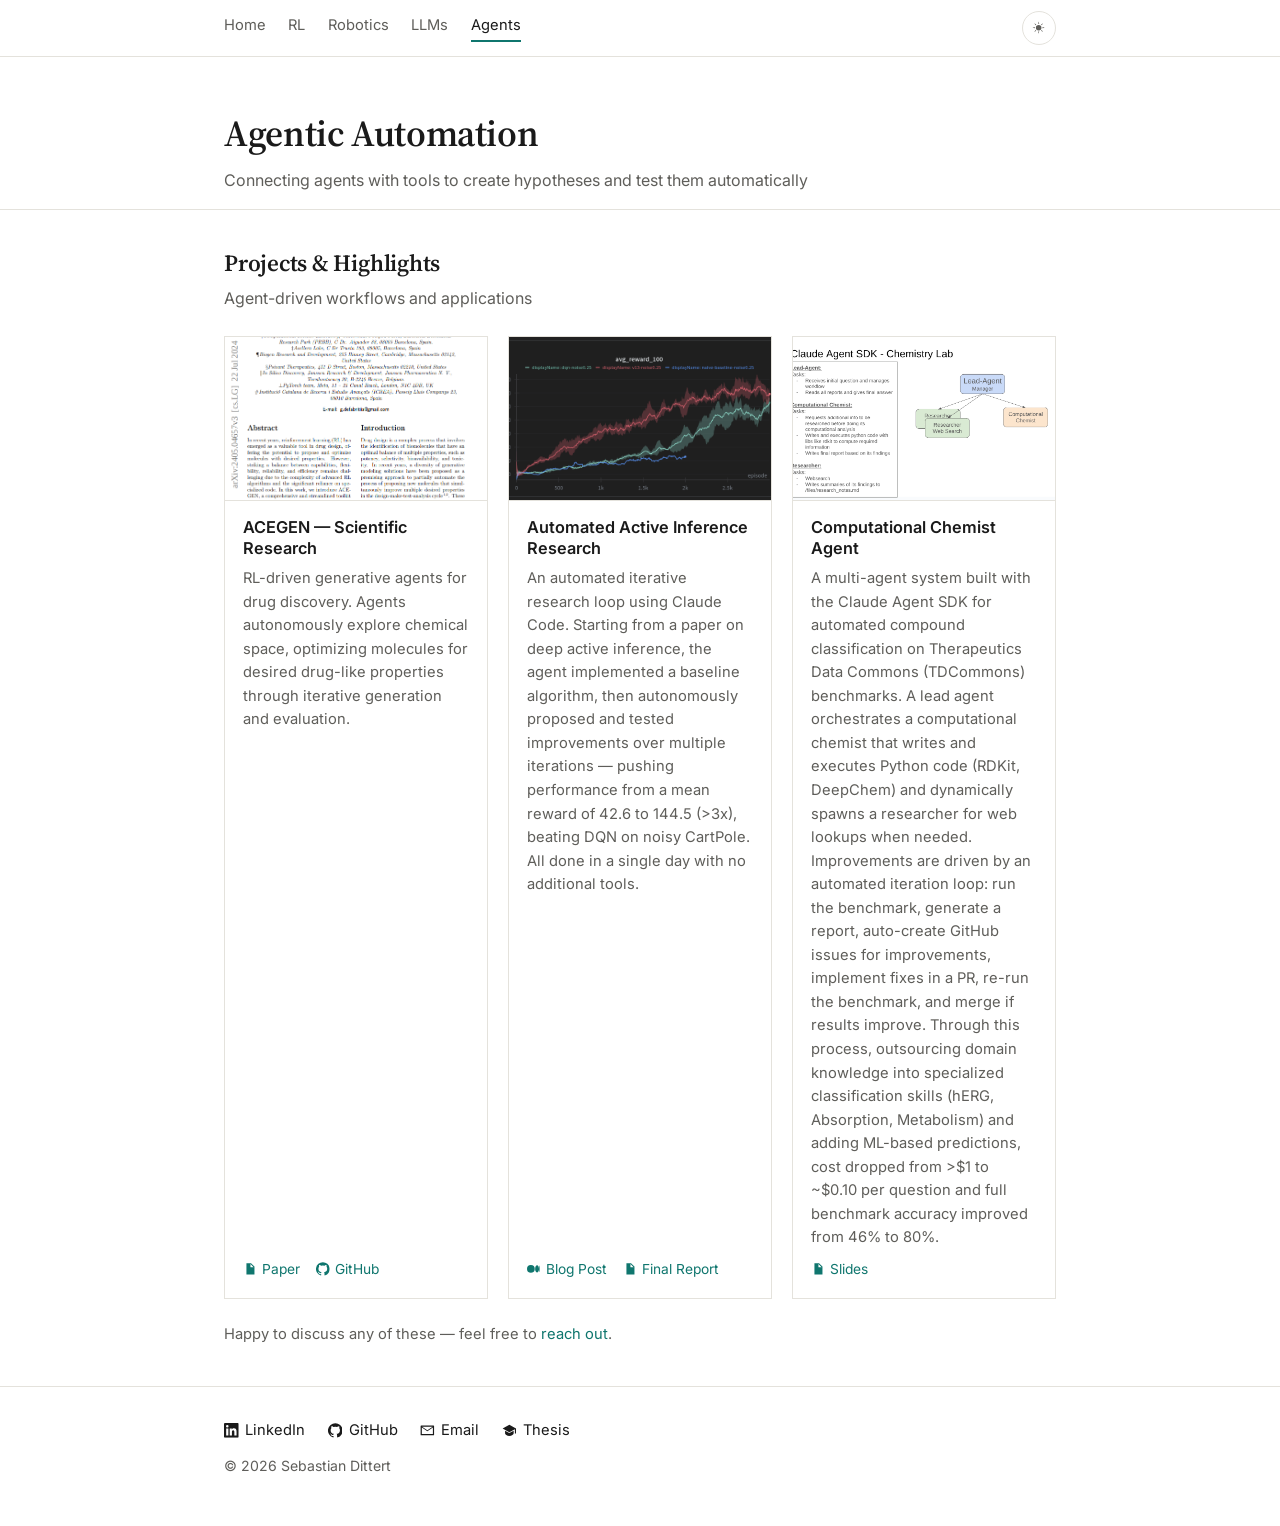
==== commit cb82e61b: "feat: light on first visit, white background, shorter intro with VLMs/VLAs Co-Authored-By: Claude Fa" ====
--- a/agentic-automation.html
+++ b/agentic-automation.html
@@ -7,7 +7,9 @@
   <meta name="description" content="Connecting agents with tools to create hypotheses and test them automatically">
   <meta property="og:title" content="Agentic Automation · Sebastian Dittert">
   <meta property="og:description" content="Connecting agents with tools to create hypotheses and test them automatically">
-  <meta property="og:image" content="https://by571.github.io/media/avatar.jpg">
+  <meta property="og:image" content="https://by571.github.io/media/share.jpg">
+  <meta property="og:image:width" content="1200">
+  <meta property="og:image:height" content="630">
   <meta property="og:type" content="website">
   <meta property="og:url" content="https://by571.github.io/agentic-automation.html">
   <link rel="icon" href="favicon.svg" type="image/svg+xml">
@@ -15,7 +17,7 @@
   <link rel="preconnect" href="https://fonts.gstatic.com" crossorigin>
   <link href="https://fonts.googleapis.com/css2?family=Source+Serif+4:wght@600&family=Inter:wght@400;500;600&family=JetBrains+Mono:wght@400;500&display=swap" rel="stylesheet">
   <link rel="stylesheet" href="assets/style.css">
-  <script>(function(){var t=null;try{t=localStorage.getItem('theme')}catch(e){}if(t!=='light'&&t!=='dark'){t=window.matchMedia('(prefers-color-scheme: dark)').matches?'dark':'light'}document.documentElement.setAttribute('data-theme',t)})()</script>
+  <script>(function(){var t=null;try{t=localStorage.getItem('theme')}catch(e){}if(t!=='light'&&t!=='dark'){t='light'}document.documentElement.setAttribute('data-theme',t);document.documentElement.classList.add('js')})()</script>
 </head>
 <body>
 <svg xmlns="http://www.w3.org/2000/svg" style="display:none" aria-hidden="true">
--- a/assets/style.css
+++ b/assets/style.css
@@ -1,6 +1,6 @@
-/* by571.github.io — shared stylesheet. Tokens on :root (light), overrides under [data-theme="dark"]. */
+/* by571.github.io shared stylesheet. Tokens on :root (light, the default), overrides under [data-theme="dark"]. */
 :root {
-  --bg: #faf9f6;
+  --bg: #ffffff;
   --surface: #ffffff;
   --text: #1a1a1a;
   --text-2: #5f5e5a;
@@ -47,10 +47,11 @@
 .nav-links a.active { color: var(--text); border-bottom: 2px solid var(--accent); padding-bottom: 2px; }
 .theme-toggle {
   background: none; border: 1px solid var(--border); color: var(--text-2);
-  width: 34px; height: 34px; border-radius: 999px; cursor: pointer;
+  width: 34px; height: 34px; border-radius: 999px; cursor: pointer; flex-shrink: 0;
   display: inline-flex; align-items: center; justify-content: center;
 }
 .theme-toggle:hover { color: var(--accent); border-color: var(--accent); }
+html:not(.js) .theme-toggle { display: none; }
 .theme-toggle .icon-moon { display: none; }
 [data-theme="dark"] .theme-toggle .icon-sun { display: none; }
 [data-theme="dark"] .theme-toggle .icon-moon { display: block; }
@@ -67,7 +68,7 @@
 .page-title p { color: var(--text-2); max-width: 62ch; }
 
 /* Sections */
-.section { padding: 2.5rem 0; border-top: 1px solid var(--border); }
+.section { padding: 2.5rem 0; border-top: 1px solid var(--border); scroll-margin-top: 56px; }
 .section h2 { font-size: 1.45rem; line-height: 1.2; margin-bottom: 1.5rem; }
 .section h2 + p.muted { margin: -1rem 0 1.5rem; }
 .section .note { color: var(--text-2); font-size: .92rem; margin-top: 1.5rem; }
@@ -145,9 +146,13 @@
   .intro h1, .page-title h1 { font-size: 1.9rem; }
   .nav-links { gap: .9rem; }
   .nav-links a { font-size: .86rem; }
+}
+@media (max-width: 380px) {
+  .nav-links { gap: .6rem; }
+  .nav-links a { font-size: .82rem; }
   .areas { grid-template-columns: 1fr; }
   .articles { columns: 1; }
   .pub { grid-template-columns: 1fr; }
   .pub img { display: none; }
-  .talks { grid-template-columns: 1fr 1fr; }
+  .talks { gap: .5rem; }
 }
